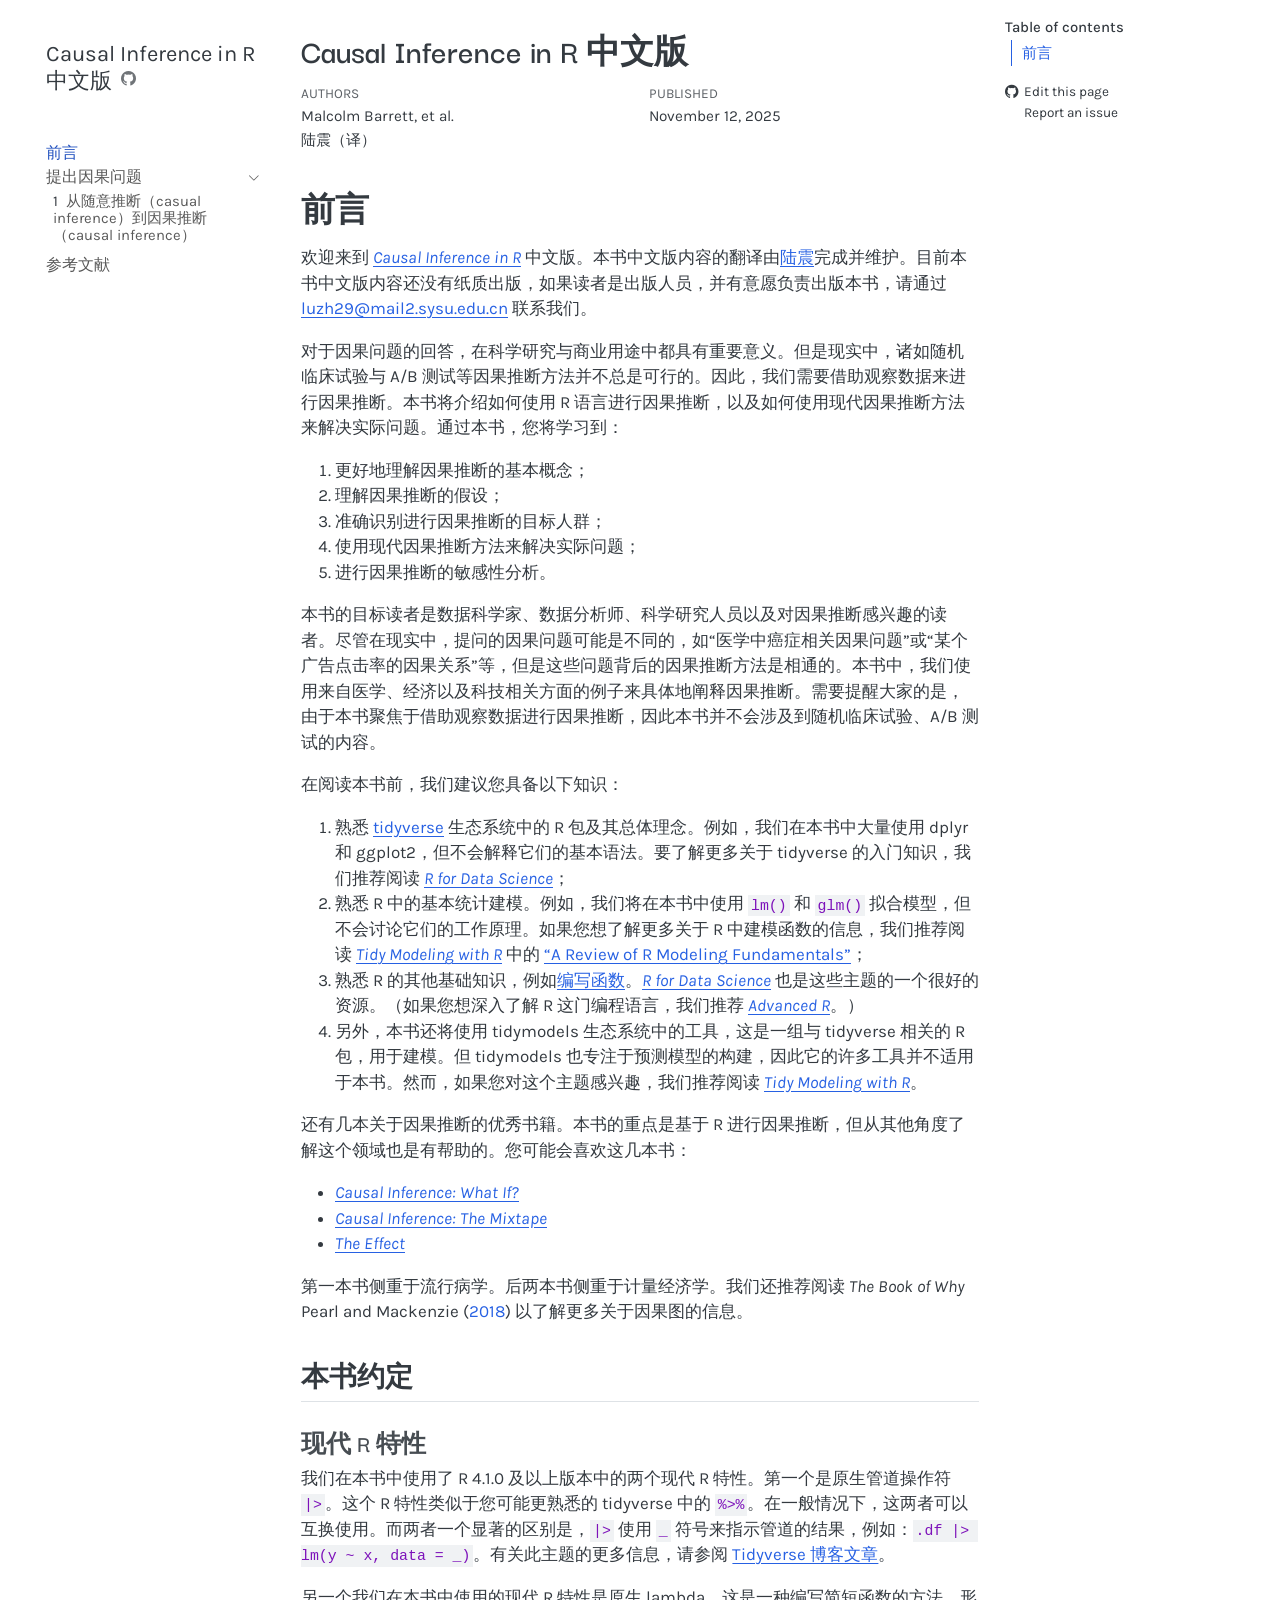
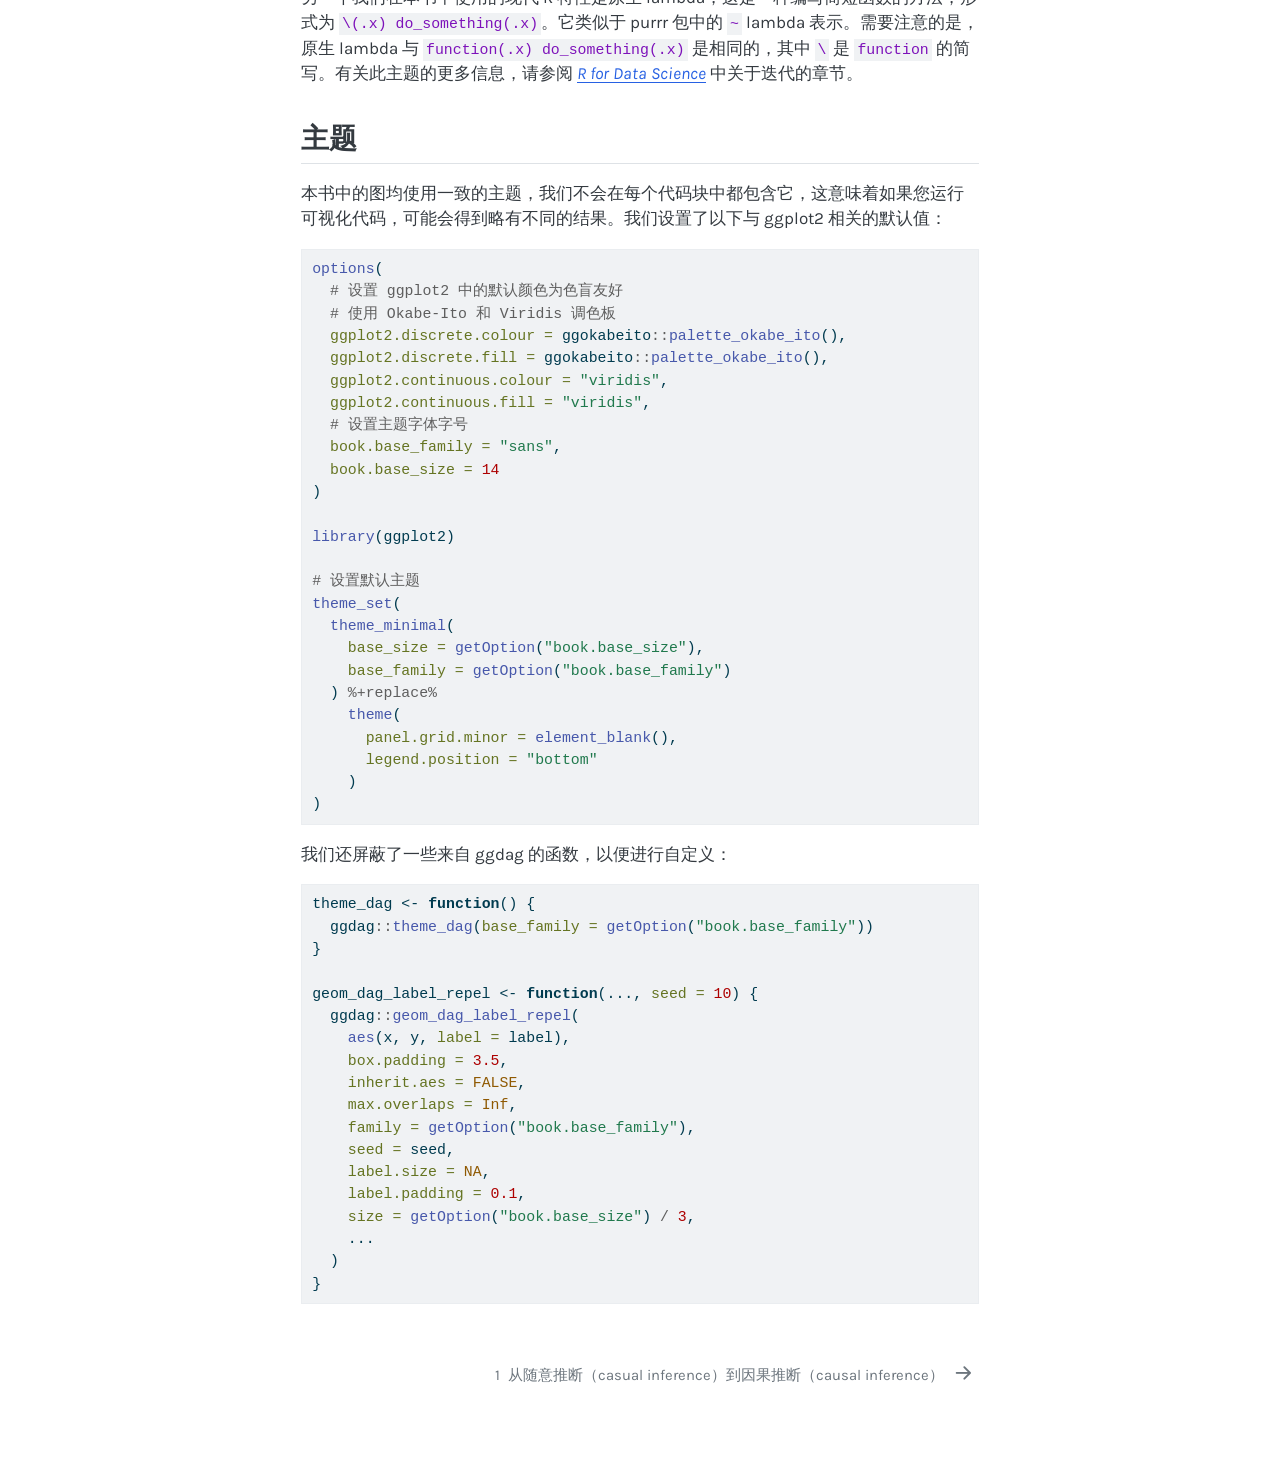
==== index.html @ 65bf563e "deploy: a37a8dbb63f6ec6997bbd14c77194041da26b125" ====
<!DOCTYPE html>
<html xmlns="http://www.w3.org/1999/xhtml" lang="en" xml:lang="en"><head>

<meta charset="utf-8">
<meta name="generator" content="quarto-1.8.25">

<meta name="viewport" content="width=device-width, initial-scale=1.0, user-scalable=yes">

<meta name="author" content="Malcolm Barrett, et al.">
<meta name="author" content="陆震（译）">
<meta name="dcterms.date" content="2025-11-12">

<title>Causal Inference in R 中文版</title>
<style>
code{white-space: pre-wrap;}
span.smallcaps{font-variant: small-caps;}
div.columns{display: flex; gap: min(4vw, 1.5em);}
div.column{flex: auto; overflow-x: auto;}
div.hanging-indent{margin-left: 1.5em; text-indent: -1.5em;}
ul.task-list{list-style: none;}
ul.task-list li input[type="checkbox"] {
  width: 0.8em;
  margin: 0 0.8em 0.2em -1em; /* quarto-specific, see https://github.com/quarto-dev/quarto-cli/issues/4556 */ 
  vertical-align: middle;
}
/* CSS for syntax highlighting */
html { -webkit-text-size-adjust: 100%; }
pre > code.sourceCode { white-space: pre; position: relative; }
pre > code.sourceCode > span { display: inline-block; line-height: 1.25; }
pre > code.sourceCode > span:empty { height: 1.2em; }
.sourceCode { overflow: visible; }
code.sourceCode > span { color: inherit; text-decoration: inherit; }
div.sourceCode { margin: 1em 0; }
pre.sourceCode { margin: 0; }
@media screen {
div.sourceCode { overflow: auto; }
}
@media print {
pre > code.sourceCode { white-space: pre-wrap; }
pre > code.sourceCode > span { text-indent: -5em; padding-left: 5em; }
}
pre.numberSource code
  { counter-reset: source-line 0; }
pre.numberSource code > span
  { position: relative; left: -4em; counter-increment: source-line; }
pre.numberSource code > span > a:first-child::before
  { content: counter(source-line);
    position: relative; left: -1em; text-align: right; vertical-align: baseline;
    border: none; display: inline-block;
    -webkit-touch-callout: none; -webkit-user-select: none;
    -khtml-user-select: none; -moz-user-select: none;
    -ms-user-select: none; user-select: none;
    padding: 0 4px; width: 4em;
  }
pre.numberSource { margin-left: 3em;  padding-left: 4px; }
div.sourceCode
  {   }
@media screen {
pre > code.sourceCode > span > a:first-child::before { text-decoration: underline; }
}
/* CSS for citations */
div.csl-bib-body { }
div.csl-entry {
  clear: both;
  margin-bottom: 0em;
}
.hanging-indent div.csl-entry {
  margin-left:2em;
  text-indent:-2em;
}
div.csl-left-margin {
  min-width:2em;
  float:left;
}
div.csl-right-inline {
  margin-left:2em;
  padding-left:1em;
}
div.csl-indent {
  margin-left: 2em;
}</style>


<script src="site_libs/quarto-nav/quarto-nav.js"></script>
<script src="site_libs/quarto-nav/headroom.min.js"></script>
<script src="site_libs/clipboard/clipboard.min.js"></script>
<script src="site_libs/quarto-search/autocomplete.umd.js"></script>
<script src="site_libs/quarto-search/fuse.min.js"></script>
<script src="site_libs/quarto-search/quarto-search.js"></script>
<meta name="quarto:offset" content="./">
<link href="./chapters/01-casual-to-causal.html" rel="next">
<script src="site_libs/quarto-html/quarto.js" type="module"></script>
<script src="site_libs/quarto-html/tabsets/tabsets.js" type="module"></script>
<script src="site_libs/quarto-html/axe/axe-check.js" type="module"></script>
<script src="site_libs/quarto-html/popper.min.js"></script>
<script src="site_libs/quarto-html/tippy.umd.min.js"></script>
<script src="site_libs/quarto-html/anchor.min.js"></script>
<link href="site_libs/quarto-html/tippy.css" rel="stylesheet">
<link href="site_libs/quarto-html/quarto-syntax-highlighting-7b89279ff1a6dce999919e0e67d4d9ec.css" rel="stylesheet" id="quarto-text-highlighting-styles">
<script src="site_libs/bootstrap/bootstrap.min.js"></script>
<link href="site_libs/bootstrap/bootstrap-icons.css" rel="stylesheet">
<link href="site_libs/bootstrap/bootstrap-b03e9dd58b68ec3677f40c25f097157d.min.css" rel="stylesheet" append-hash="true" id="quarto-bootstrap" data-mode="light">
<script id="quarto-search-options" type="application/json">{
  "location": "sidebar",
  "copy-button": false,
  "collapse-after": 3,
  "panel-placement": "start",
  "type": "textbox",
  "limit": 50,
  "keyboard-shortcut": [
    "f",
    "/",
    "s"
  ],
  "show-item-context": false,
  "language": {
    "search-no-results-text": "No results",
    "search-matching-documents-text": "matching documents",
    "search-copy-link-title": "Copy link to search",
    "search-hide-matches-text": "Hide additional matches",
    "search-more-match-text": "more match in this document",
    "search-more-matches-text": "more matches in this document",
    "search-clear-button-title": "Clear",
    "search-text-placeholder": "",
    "search-detached-cancel-button-title": "Cancel",
    "search-submit-button-title": "Submit",
    "search-label": "Search"
  }
}</script>
<script defer="" data-domain="r-causal.org" src="https://plausible.io/js/script.js"></script>


</head>

<body class="nav-sidebar floating quarto-light">

<div id="quarto-search-results"></div>
  <header id="quarto-header" class="headroom fixed-top">
  <nav class="quarto-secondary-nav">
    <div class="container-fluid d-flex">
      <button type="button" class="quarto-btn-toggle btn" data-bs-toggle="collapse" role="button" data-bs-target=".quarto-sidebar-collapse-item" aria-controls="quarto-sidebar" aria-expanded="false" aria-label="Toggle sidebar navigation" onclick="if (window.quartoToggleHeadroom) { window.quartoToggleHeadroom(); }">
        <i class="bi bi-layout-text-sidebar-reverse"></i>
      </button>
        <nav class="quarto-page-breadcrumbs" aria-label="breadcrumb"><ol class="breadcrumb"><li class="breadcrumb-item"><a href="./index.html">前言</a></li></ol></nav>
        <a class="flex-grow-1" role="navigation" data-bs-toggle="collapse" data-bs-target=".quarto-sidebar-collapse-item" aria-controls="quarto-sidebar" aria-expanded="false" aria-label="Toggle sidebar navigation" onclick="if (window.quartoToggleHeadroom) { window.quartoToggleHeadroom(); }">      
        </a>
      <button type="button" class="btn quarto-search-button" aria-label="Search" onclick="window.quartoOpenSearch();">
        <i class="bi bi-search"></i>
      </button>
    </div>
  </nav>
</header>
<!-- content -->
<div id="quarto-content" class="quarto-container page-columns page-rows-contents page-layout-article">
<!-- sidebar -->
  <nav id="quarto-sidebar" class="sidebar collapse collapse-horizontal quarto-sidebar-collapse-item sidebar-navigation floating overflow-auto">
    <div class="pt-lg-2 mt-2 text-left sidebar-header sidebar-header-stacked">
      <a href="./index.html" class="sidebar-logo-link">
      </a>
    <div class="sidebar-title mb-0 py-0">
      <a href="./">Causal Inference in R 中文版</a> 
        <div class="sidebar-tools-main">
    <a href="https://github.com/Leslie-Lu/Causal-Inference-in-R-Chinese" title="Source Code" class="quarto-navigation-tool px-1" aria-label="Source Code"><i class="bi bi-github"></i></a>
</div>
    </div>
      </div>
        <div class="mt-2 flex-shrink-0 align-items-center">
        <div class="sidebar-search">
        <div id="quarto-search" class="" title="Search"></div>
        </div>
        </div>
    <div class="sidebar-menu-container"> 
    <ul class="list-unstyled mt-1">
        <li class="sidebar-item">
  <div class="sidebar-item-container"> 
  <a href="./index.html" class="sidebar-item-text sidebar-link active">
 <span class="menu-text">前言</span></a>
  </div>
</li>
        <li class="sidebar-item sidebar-item-section">
      <div class="sidebar-item-container"> 
            <a class="sidebar-item-text sidebar-link text-start" data-bs-toggle="collapse" data-bs-target="#quarto-sidebar-section-1" role="navigation" aria-expanded="true">
 <span class="menu-text">提出因果问题</span></a>
          <a class="sidebar-item-toggle text-start" data-bs-toggle="collapse" data-bs-target="#quarto-sidebar-section-1" role="navigation" aria-expanded="true" aria-label="Toggle section">
            <i class="bi bi-chevron-right ms-2"></i>
          </a> 
      </div>
      <ul id="quarto-sidebar-section-1" class="collapse list-unstyled sidebar-section depth1 show">  
          <li class="sidebar-item">
  <div class="sidebar-item-container"> 
  <a href="./chapters/01-casual-to-causal.html" class="sidebar-item-text sidebar-link">
 <span class="menu-text"><span class="chapter-number">1</span>&nbsp; <span class="chapter-title">从随意推断（casual inference）到因果推断（causal inference）</span></span></a>
  </div>
</li>
      </ul>
  </li>
        <li class="sidebar-item">
  <div class="sidebar-item-container"> 
  <a href="./chapters/99-references.html" class="sidebar-item-text sidebar-link">
 <span class="menu-text">参考文献</span></a>
  </div>
</li>
    </ul>
    </div>
</nav>
<div id="quarto-sidebar-glass" class="quarto-sidebar-collapse-item" data-bs-toggle="collapse" data-bs-target=".quarto-sidebar-collapse-item"></div>
<!-- margin-sidebar -->
    <div id="quarto-margin-sidebar" class="sidebar margin-sidebar">
        <nav id="TOC" role="doc-toc" class="toc-active">
    <h2 id="toc-title">Table of contents</h2>
   
  <ul>
  <li><a href="#前言" id="toc-前言" class="nav-link active" data-scroll-target="#前言">前言</a>
  <ul class="collapse">
  <li><a href="#本书约定" id="toc-本书约定" class="nav-link" data-scroll-target="#本书约定">本书约定</a>
  <ul class="collapse">
  <li><a href="#现代-r-特性" id="toc-现代-r-特性" class="nav-link" data-scroll-target="#现代-r-特性">现代 R 特性</a></li>
  </ul></li>
  <li><a href="#主题" id="toc-主题" class="nav-link" data-scroll-target="#主题">主题</a></li>
  </ul></li>
  </ul>
<div class="toc-actions"><ul><li><a href="https://github.com/Leslie-Lu/Causal-Inference-in-R-Chinese/edit/main/index.qmd" class="toc-action"><i class="bi bi-github"></i>Edit this page</a></li><li><a href="https://github.com/Leslie-Lu/Causal-Inference-in-R-Chinese/issues/new" class="toc-action"><i class="bi empty"></i>Report an issue</a></li></ul></div></nav>
    </div>
<!-- main -->
<main class="content" id="quarto-document-content">

<header id="title-block-header" class="quarto-title-block default">
<div class="quarto-title">
<h1 class="title">Causal Inference in R 中文版</h1>
</div>



<div class="quarto-title-meta">

    <div>
    <div class="quarto-title-meta-heading">Authors</div>
    <div class="quarto-title-meta-contents">
             <p>Malcolm Barrett, et al. </p>
             <p>陆震（译） </p>
          </div>
  </div>
    
    <div>
    <div class="quarto-title-meta-heading">Published</div>
    <div class="quarto-title-meta-contents">
      <p class="date">November 12, 2025</p>
    </div>
  </div>
  
    
  </div>
  


</header>


<section id="前言" class="level1 unnumbered">
<h1 class="unnumbered">前言</h1>
<p>欢迎来到 <a href="https://www.r-causal.org/"><em>Causal Inference in R</em></a> 中文版。本书中文版内容的翻译由<a href="https://leslie-lu.github.io/">陆震</a>完成并维护。目前本书中文版内容还没有纸质出版，如果读者是出版人员，并有意愿负责出版本书，请通过 <script type="text/javascript">
<!--
h='&#x6d;&#x61;&#x69;&#108;&#50;&#46;&#x73;&#x79;&#x73;&#x75;&#46;&#x65;&#100;&#x75;&#46;&#x63;&#110;';a='&#64;';n='&#108;&#x75;&#122;&#104;&#50;&#x39;';e=n+a+h;
document.write('<a h'+'ref'+'="ma'+'ilto'+':'+e+'" clas'+'s="em' + 'ail">'+e+'<\/'+'a'+'>');
// -->
</script><noscript>luzh29 at mail2 dot sysu dot edu dot cn</noscript> 联系我们。</p>
<p>对于因果问题的回答，在科学研究与商业用途中都具有重要意义。但是现实中，诸如随机临床试验与 A/B 测试等因果推断方法并不总是可行的。因此，我们需要借助观察数据来进行因果推断。本书将介绍如何使用 R 语言进行因果推断，以及如何使用现代因果推断方法来解决实际问题。通过本书，您将学习到：</p>
<ol type="1">
<li>更好地理解因果推断的基本概念；</li>
<li>理解因果推断的假设；</li>
<li>准确识别进行因果推断的目标人群；</li>
<li>使用现代因果推断方法来解决实际问题；</li>
<li>进行因果推断的敏感性分析。</li>
</ol>
<p>本书的目标读者是数据科学家、数据分析师、科学研究人员以及对因果推断感兴趣的读者。尽管在现实中，提问的因果问题可能是不同的，如“医学中癌症相关因果问题”或“某个广告点击率的因果关系”等，但是这些问题背后的因果推断方法是相通的。本书中，我们使用来自医学、经济以及科技相关方面的例子来具体地阐释因果推断。需要提醒大家的是，由于本书聚焦于借助观察数据进行因果推断，因此本书并不会涉及到随机临床试验、A/B 测试的内容。</p>
<p>在阅读本书前，我们建议您具备以下知识：</p>
<ol type="1">
<li>熟悉 <a href="https://www.tidyverse.org/">tidyverse</a> 生态系统中的 R 包及其总体理念。例如，我们在本书中大量使用 dplyr 和 ggplot2，但不会解释它们的基本语法。要了解更多关于 tidyverse 的入门知识，我们推荐阅读 <a href="https://r4ds.hadley.nz/"><em>R for Data Science</em></a>；</li>
<li>熟悉 R 中的基本统计建模。例如，我们将在本书中使用 <code>lm()</code> 和 <code>glm()</code> 拟合模型，但不会讨论它们的工作原理。如果您想了解更多关于 R 中建模函数的信息，我们推荐阅读 <a href="https://www.tmwr.org"><em>Tidy Modeling with R</em></a> 中的 <a href="https://www.tmwr.org/base-r.html">“A Review of R Modeling Fundamentals”</a>；</li>
<li>熟悉 R 的其他基础知识，例如<a href="https://r4ds.hadley.nz/functions.html">编写函数</a>。<a href="https://r4ds.hadley.nz/"><em>R for Data Science</em></a> 也是这些主题的一个很好的资源。（如果您想深入了解 R 这门编程语言，我们推荐 <a href="https://adv-r.hadley.nz/index.html"><em>Advanced R</em></a>。）</li>
<li>另外，本书还将使用 tidymodels 生态系统中的工具，这是一组与 tidyverse 相关的 R 包，用于建模。但 tidymodels 也专注于预测模型的构建，因此它的许多工具并不适用于本书。然而，如果您对这个主题感兴趣，我们推荐阅读 <a href="https://www.tmwr.org"><em>Tidy Modeling with R</em></a>。</li>
</ol>
<p>还有几本关于因果推断的优秀书籍。本书的重点是基于 R 进行因果推断，但从其他角度了解这个领域也是有帮助的。您可能会喜欢这几本书：</p>
<ul>
<li><a href="https://www.hsph.harvard.edu/miguel-hernan/causal-inference-book/"><em>Causal Inference: What If?</em></a></li>
<li><a href="https://mixtape.scunning.com/"><em>Causal Inference: The Mixtape</em></a></li>
<li><a href="https://theeffectbook.net/"><em>The Effect</em></a></li>
</ul>
<p>第一本书侧重于流行病学。后两本书侧重于计量经济学。我们还推荐阅读 <em>The Book of Why</em> <span class="citation" data-cites="pearl2018why">Pearl and Mackenzie (<a href="chapters/99-references.html#ref-pearl2018why" role="doc-biblioref">2018</a>)</span> 以了解更多关于因果图的信息。</p>
<section id="本书约定" class="level2">
<h2 class="anchored" data-anchor-id="本书约定">本书约定</h2>
<section id="现代-r-特性" class="level3">
<h3 class="anchored" data-anchor-id="现代-r-特性">现代 R 特性</h3>
<p>我们在本书中使用了 R 4.1.0 及以上版本中的两个现代 R 特性。第一个是原生管道操作符 <code>|&gt;</code>。这个 R 特性类似于您可能更熟悉的 tidyverse 中的 <code>%&gt;%</code>。在一般情况下，这两者可以互换使用。而两者一个显著的区别是，<code>|&gt;</code> 使用 <code>_</code> 符号来指示管道的结果，例如：<code>.df |&gt; lm(y ~ x, data = _)</code>。有关此主题的更多信息，请参阅 <a href="https://www.tidyverse.org/blog/2023/04/base-vs-magrittr-pipe/">Tidyverse 博客文章</a>。</p>
<p>另一个我们在本书中使用的现代 R 特性是原生 lambda，这是一种编写简短函数的方法，形式为 <code>\(.x) do_something(.x)</code>。它类似于 purrr 包中的 <code>~</code> lambda 表示。需要注意的是，原生 lambda 与 <code>function(.x) do_something(.x)</code> 是相同的，其中 <code>\</code> 是 <code>function</code> 的简写。有关此主题的更多信息，请参阅 <a href="https://r4ds.hadley.nz/iteration.html"><em>R for Data Science</em></a> 中关于迭代的章节。</p>
</section>
</section>
<section id="主题" class="level2">
<h2 class="anchored" data-anchor-id="主题">主题</h2>
<p>本书中的图均使用一致的主题，我们不会在每个代码块中都包含它，这意味着如果您运行可视化代码，可能会得到略有不同的结果。我们设置了以下与 ggplot2 相关的默认值：</p>
<!-- TODO: make sure these are up to date -->
<div class="cell">
<div class="code-copy-outer-scaffold"><div class="sourceCode cell-code" id="cb1"><pre class="sourceCode r code-with-copy"><code class="sourceCode r"><span id="cb1-1"><a href="#cb1-1" aria-hidden="true" tabindex="-1"></a><span class="fu">options</span>(</span>
<span id="cb1-2"><a href="#cb1-2" aria-hidden="true" tabindex="-1"></a>  <span class="co"># 设置 ggplot2 中的默认颜色为色盲友好</span></span>
<span id="cb1-3"><a href="#cb1-3" aria-hidden="true" tabindex="-1"></a>  <span class="co"># 使用 Okabe-Ito 和 Viridis 调色板</span></span>
<span id="cb1-4"><a href="#cb1-4" aria-hidden="true" tabindex="-1"></a>  <span class="at">ggplot2.discrete.colour =</span> ggokabeito<span class="sc">::</span><span class="fu">palette_okabe_ito</span>(),</span>
<span id="cb1-5"><a href="#cb1-5" aria-hidden="true" tabindex="-1"></a>  <span class="at">ggplot2.discrete.fill =</span> ggokabeito<span class="sc">::</span><span class="fu">palette_okabe_ito</span>(),</span>
<span id="cb1-6"><a href="#cb1-6" aria-hidden="true" tabindex="-1"></a>  <span class="at">ggplot2.continuous.colour =</span> <span class="st">"viridis"</span>,</span>
<span id="cb1-7"><a href="#cb1-7" aria-hidden="true" tabindex="-1"></a>  <span class="at">ggplot2.continuous.fill =</span> <span class="st">"viridis"</span>,</span>
<span id="cb1-8"><a href="#cb1-8" aria-hidden="true" tabindex="-1"></a>  <span class="co"># 设置主题字体字号</span></span>
<span id="cb1-9"><a href="#cb1-9" aria-hidden="true" tabindex="-1"></a>  <span class="at">book.base_family =</span> <span class="st">"sans"</span>,</span>
<span id="cb1-10"><a href="#cb1-10" aria-hidden="true" tabindex="-1"></a>  <span class="at">book.base_size =</span> <span class="dv">14</span></span>
<span id="cb1-11"><a href="#cb1-11" aria-hidden="true" tabindex="-1"></a>)</span>
<span id="cb1-12"><a href="#cb1-12" aria-hidden="true" tabindex="-1"></a></span>
<span id="cb1-13"><a href="#cb1-13" aria-hidden="true" tabindex="-1"></a><span class="fu">library</span>(ggplot2)</span>
<span id="cb1-14"><a href="#cb1-14" aria-hidden="true" tabindex="-1"></a></span>
<span id="cb1-15"><a href="#cb1-15" aria-hidden="true" tabindex="-1"></a><span class="co"># 设置默认主题</span></span>
<span id="cb1-16"><a href="#cb1-16" aria-hidden="true" tabindex="-1"></a><span class="fu">theme_set</span>(</span>
<span id="cb1-17"><a href="#cb1-17" aria-hidden="true" tabindex="-1"></a>  <span class="fu">theme_minimal</span>(</span>
<span id="cb1-18"><a href="#cb1-18" aria-hidden="true" tabindex="-1"></a>    <span class="at">base_size =</span> <span class="fu">getOption</span>(<span class="st">"book.base_size"</span>),</span>
<span id="cb1-19"><a href="#cb1-19" aria-hidden="true" tabindex="-1"></a>    <span class="at">base_family =</span> <span class="fu">getOption</span>(<span class="st">"book.base_family"</span>)</span>
<span id="cb1-20"><a href="#cb1-20" aria-hidden="true" tabindex="-1"></a>  ) <span class="sc">%+replace%</span></span>
<span id="cb1-21"><a href="#cb1-21" aria-hidden="true" tabindex="-1"></a>    <span class="fu">theme</span>(</span>
<span id="cb1-22"><a href="#cb1-22" aria-hidden="true" tabindex="-1"></a>      <span class="at">panel.grid.minor =</span> <span class="fu">element_blank</span>(),</span>
<span id="cb1-23"><a href="#cb1-23" aria-hidden="true" tabindex="-1"></a>      <span class="at">legend.position =</span> <span class="st">"bottom"</span></span>
<span id="cb1-24"><a href="#cb1-24" aria-hidden="true" tabindex="-1"></a>    )</span>
<span id="cb1-25"><a href="#cb1-25" aria-hidden="true" tabindex="-1"></a>)</span></code></pre></div><button title="Copy to Clipboard" class="code-copy-button"><i class="bi"></i></button></div>
</div>
<p>我们还屏蔽了一些来自 ggdag 的函数，以便进行自定义：</p>
<div class="cell">
<div class="code-copy-outer-scaffold"><div class="sourceCode cell-code" id="cb2"><pre class="sourceCode r code-with-copy"><code class="sourceCode r"><span id="cb2-1"><a href="#cb2-1" aria-hidden="true" tabindex="-1"></a>theme_dag <span class="ot">&lt;-</span> <span class="cf">function</span>() {</span>
<span id="cb2-2"><a href="#cb2-2" aria-hidden="true" tabindex="-1"></a>  ggdag<span class="sc">::</span><span class="fu">theme_dag</span>(<span class="at">base_family =</span> <span class="fu">getOption</span>(<span class="st">"book.base_family"</span>))</span>
<span id="cb2-3"><a href="#cb2-3" aria-hidden="true" tabindex="-1"></a>}</span>
<span id="cb2-4"><a href="#cb2-4" aria-hidden="true" tabindex="-1"></a></span>
<span id="cb2-5"><a href="#cb2-5" aria-hidden="true" tabindex="-1"></a>geom_dag_label_repel <span class="ot">&lt;-</span> <span class="cf">function</span>(..., <span class="at">seed =</span> <span class="dv">10</span>) {</span>
<span id="cb2-6"><a href="#cb2-6" aria-hidden="true" tabindex="-1"></a>  ggdag<span class="sc">::</span><span class="fu">geom_dag_label_repel</span>(</span>
<span id="cb2-7"><a href="#cb2-7" aria-hidden="true" tabindex="-1"></a>    <span class="fu">aes</span>(x, y, <span class="at">label =</span> label),</span>
<span id="cb2-8"><a href="#cb2-8" aria-hidden="true" tabindex="-1"></a>    <span class="at">box.padding =</span> <span class="fl">3.5</span>,</span>
<span id="cb2-9"><a href="#cb2-9" aria-hidden="true" tabindex="-1"></a>    <span class="at">inherit.aes =</span> <span class="cn">FALSE</span>,</span>
<span id="cb2-10"><a href="#cb2-10" aria-hidden="true" tabindex="-1"></a>    <span class="at">max.overlaps =</span> <span class="cn">Inf</span>,</span>
<span id="cb2-11"><a href="#cb2-11" aria-hidden="true" tabindex="-1"></a>    <span class="at">family =</span> <span class="fu">getOption</span>(<span class="st">"book.base_family"</span>),</span>
<span id="cb2-12"><a href="#cb2-12" aria-hidden="true" tabindex="-1"></a>    <span class="at">seed =</span> seed,</span>
<span id="cb2-13"><a href="#cb2-13" aria-hidden="true" tabindex="-1"></a>    <span class="at">label.size =</span> <span class="cn">NA</span>,</span>
<span id="cb2-14"><a href="#cb2-14" aria-hidden="true" tabindex="-1"></a>    <span class="at">label.padding =</span> <span class="fl">0.1</span>,</span>
<span id="cb2-15"><a href="#cb2-15" aria-hidden="true" tabindex="-1"></a>    <span class="at">size =</span> <span class="fu">getOption</span>(<span class="st">"book.base_size"</span>) <span class="sc">/</span> <span class="dv">3</span>,</span>
<span id="cb2-16"><a href="#cb2-16" aria-hidden="true" tabindex="-1"></a>    ...</span>
<span id="cb2-17"><a href="#cb2-17" aria-hidden="true" tabindex="-1"></a>  )</span>
<span id="cb2-18"><a href="#cb2-18" aria-hidden="true" tabindex="-1"></a>}</span></code></pre></div><button title="Copy to Clipboard" class="code-copy-button"><i class="bi"></i></button></div>
</div>


<div id="refs" class="references csl-bib-body hanging-indent" data-entry-spacing="0" role="list" style="display: none">
<div id="ref-pearl2018why" class="csl-entry" role="listitem">
Pearl, J., and D. Mackenzie. 2018. <em>The Book of Why: The New Science of Cause and Effect</em>. Penguin Books Limited.
</div>
</div>
</section>
</section>

</main> <!-- /main -->
<script id="quarto-html-after-body" type="application/javascript">
  window.document.addEventListener("DOMContentLoaded", function (event) {
    const icon = "";
    const anchorJS = new window.AnchorJS();
    anchorJS.options = {
      placement: 'right',
      icon: icon
    };
    anchorJS.add('.anchored');
    const isCodeAnnotation = (el) => {
      for (const clz of el.classList) {
        if (clz.startsWith('code-annotation-')) {                     
          return true;
        }
      }
      return false;
    }
    const onCopySuccess = function(e) {
      // button target
      const button = e.trigger;
      // don't keep focus
      button.blur();
      // flash "checked"
      button.classList.add('code-copy-button-checked');
      var currentTitle = button.getAttribute("title");
      button.setAttribute("title", "Copied!");
      let tooltip;
      if (window.bootstrap) {
        button.setAttribute("data-bs-toggle", "tooltip");
        button.setAttribute("data-bs-placement", "left");
        button.setAttribute("data-bs-title", "Copied!");
        tooltip = new bootstrap.Tooltip(button, 
          { trigger: "manual", 
            customClass: "code-copy-button-tooltip",
            offset: [0, -8]});
        tooltip.show();    
      }
      setTimeout(function() {
        if (tooltip) {
          tooltip.hide();
          button.removeAttribute("data-bs-title");
          button.removeAttribute("data-bs-toggle");
          button.removeAttribute("data-bs-placement");
        }
        button.setAttribute("title", currentTitle);
        button.classList.remove('code-copy-button-checked');
      }, 1000);
      // clear code selection
      e.clearSelection();
    }
    const getTextToCopy = function(trigger) {
      const outerScaffold = trigger.parentElement.cloneNode(true);
      const codeEl = outerScaffold.querySelector('code');
      for (const childEl of codeEl.children) {
        if (isCodeAnnotation(childEl)) {
          childEl.remove();
        }
      }
      return codeEl.innerText;
    }
    const clipboard = new window.ClipboardJS('.code-copy-button:not([data-in-quarto-modal])', {
      text: getTextToCopy
    });
    clipboard.on('success', onCopySuccess);
    if (window.document.getElementById('quarto-embedded-source-code-modal')) {
      const clipboardModal = new window.ClipboardJS('.code-copy-button[data-in-quarto-modal]', {
        text: getTextToCopy,
        container: window.document.getElementById('quarto-embedded-source-code-modal')
      });
      clipboardModal.on('success', onCopySuccess);
    }
      var localhostRegex = new RegExp(/^(?:http|https):\/\/localhost\:?[0-9]*\//);
      var mailtoRegex = new RegExp(/^mailto:/);
        var filterRegex = new RegExp('/' + window.location.host + '/');
      var isInternal = (href) => {
          return filterRegex.test(href) || localhostRegex.test(href) || mailtoRegex.test(href);
      }
      // Inspect non-navigation links and adorn them if external
     var links = window.document.querySelectorAll('a[href]:not(.nav-link):not(.navbar-brand):not(.toc-action):not(.sidebar-link):not(.sidebar-item-toggle):not(.pagination-link):not(.no-external):not([aria-hidden]):not(.dropdown-item):not(.quarto-navigation-tool):not(.about-link)');
      for (var i=0; i<links.length; i++) {
        const link = links[i];
        if (!isInternal(link.href)) {
          // undo the damage that might have been done by quarto-nav.js in the case of
          // links that we want to consider external
          if (link.dataset.originalHref !== undefined) {
            link.href = link.dataset.originalHref;
          }
        }
      }
    function tippyHover(el, contentFn, onTriggerFn, onUntriggerFn) {
      const config = {
        allowHTML: true,
        maxWidth: 500,
        delay: 100,
        arrow: false,
        appendTo: function(el) {
            return el.parentElement;
        },
        interactive: true,
        interactiveBorder: 10,
        theme: 'quarto',
        placement: 'bottom-start',
      };
      if (contentFn) {
        config.content = contentFn;
      }
      if (onTriggerFn) {
        config.onTrigger = onTriggerFn;
      }
      if (onUntriggerFn) {
        config.onUntrigger = onUntriggerFn;
      }
      window.tippy(el, config); 
    }
    const noterefs = window.document.querySelectorAll('a[role="doc-noteref"]');
    for (var i=0; i<noterefs.length; i++) {
      const ref = noterefs[i];
      tippyHover(ref, function() {
        // use id or data attribute instead here
        let href = ref.getAttribute('data-footnote-href') || ref.getAttribute('href');
        try { href = new URL(href).hash; } catch {}
        const id = href.replace(/^#\/?/, "");
        const note = window.document.getElementById(id);
        if (note) {
          return note.innerHTML;
        } else {
          return "";
        }
      });
    }
    const xrefs = window.document.querySelectorAll('a.quarto-xref');
    const processXRef = (id, note) => {
      // Strip column container classes
      const stripColumnClz = (el) => {
        el.classList.remove("page-full", "page-columns");
        if (el.children) {
          for (const child of el.children) {
            stripColumnClz(child);
          }
        }
      }
      stripColumnClz(note)
      if (id === null || id.startsWith('sec-')) {
        // Special case sections, only their first couple elements
        const container = document.createElement("div");
        if (note.children && note.children.length > 2) {
          container.appendChild(note.children[0].cloneNode(true));
          for (let i = 1; i < note.children.length; i++) {
            const child = note.children[i];
            if (child.tagName === "P" && child.innerText === "") {
              continue;
            } else {
              container.appendChild(child.cloneNode(true));
              break;
            }
          }
          if (window.Quarto?.typesetMath) {
            window.Quarto.typesetMath(container);
          }
          return container.innerHTML
        } else {
          if (window.Quarto?.typesetMath) {
            window.Quarto.typesetMath(note);
          }
          return note.innerHTML;
        }
      } else {
        // Remove any anchor links if they are present
        const anchorLink = note.querySelector('a.anchorjs-link');
        if (anchorLink) {
          anchorLink.remove();
        }
        if (window.Quarto?.typesetMath) {
          window.Quarto.typesetMath(note);
        }
        if (note.classList.contains("callout")) {
          return note.outerHTML;
        } else {
          return note.innerHTML;
        }
      }
    }
    for (var i=0; i<xrefs.length; i++) {
      const xref = xrefs[i];
      tippyHover(xref, undefined, function(instance) {
        instance.disable();
        let url = xref.getAttribute('href');
        let hash = undefined; 
        if (url.startsWith('#')) {
          hash = url;
        } else {
          try { hash = new URL(url).hash; } catch {}
        }
        if (hash) {
          const id = hash.replace(/^#\/?/, "");
          const note = window.document.getElementById(id);
          if (note !== null) {
            try {
              const html = processXRef(id, note.cloneNode(true));
              instance.setContent(html);
            } finally {
              instance.enable();
              instance.show();
            }
          } else {
            // See if we can fetch this
            fetch(url.split('#')[0])
            .then(res => res.text())
            .then(html => {
              const parser = new DOMParser();
              const htmlDoc = parser.parseFromString(html, "text/html");
              const note = htmlDoc.getElementById(id);
              if (note !== null) {
                const html = processXRef(id, note);
                instance.setContent(html);
              } 
            }).finally(() => {
              instance.enable();
              instance.show();
            });
          }
        } else {
          // See if we can fetch a full url (with no hash to target)
          // This is a special case and we should probably do some content thinning / targeting
          fetch(url)
          .then(res => res.text())
          .then(html => {
            const parser = new DOMParser();
            const htmlDoc = parser.parseFromString(html, "text/html");
            const note = htmlDoc.querySelector('main.content');
            if (note !== null) {
              // This should only happen for chapter cross references
              // (since there is no id in the URL)
              // remove the first header
              if (note.children.length > 0 && note.children[0].tagName === "HEADER") {
                note.children[0].remove();
              }
              const html = processXRef(null, note);
              instance.setContent(html);
            } 
          }).finally(() => {
            instance.enable();
            instance.show();
          });
        }
      }, function(instance) {
      });
    }
        let selectedAnnoteEl;
        const selectorForAnnotation = ( cell, annotation) => {
          let cellAttr = 'data-code-cell="' + cell + '"';
          let lineAttr = 'data-code-annotation="' +  annotation + '"';
          const selector = 'span[' + cellAttr + '][' + lineAttr + ']';
          return selector;
        }
        const selectCodeLines = (annoteEl) => {
          const doc = window.document;
          const targetCell = annoteEl.getAttribute("data-target-cell");
          const targetAnnotation = annoteEl.getAttribute("data-target-annotation");
          const annoteSpan = window.document.querySelector(selectorForAnnotation(targetCell, targetAnnotation));
          const lines = annoteSpan.getAttribute("data-code-lines").split(",");
          const lineIds = lines.map((line) => {
            return targetCell + "-" + line;
          })
          let top = null;
          let height = null;
          let parent = null;
          if (lineIds.length > 0) {
              //compute the position of the single el (top and bottom and make a div)
              const el = window.document.getElementById(lineIds[0]);
              top = el.offsetTop;
              height = el.offsetHeight;
              parent = el.parentElement.parentElement;
            if (lineIds.length > 1) {
              const lastEl = window.document.getElementById(lineIds[lineIds.length - 1]);
              const bottom = lastEl.offsetTop + lastEl.offsetHeight;
              height = bottom - top;
            }
            if (top !== null && height !== null && parent !== null) {
              // cook up a div (if necessary) and position it 
              let div = window.document.getElementById("code-annotation-line-highlight");
              if (div === null) {
                div = window.document.createElement("div");
                div.setAttribute("id", "code-annotation-line-highlight");
                div.style.position = 'absolute';
                parent.appendChild(div);
              }
              div.style.top = top - 2 + "px";
              div.style.height = height + 4 + "px";
              div.style.left = 0;
              let gutterDiv = window.document.getElementById("code-annotation-line-highlight-gutter");
              if (gutterDiv === null) {
                gutterDiv = window.document.createElement("div");
                gutterDiv.setAttribute("id", "code-annotation-line-highlight-gutter");
                gutterDiv.style.position = 'absolute';
                const codeCell = window.document.getElementById(targetCell);
                const gutter = codeCell.querySelector('.code-annotation-gutter');
                gutter.appendChild(gutterDiv);
              }
              gutterDiv.style.top = top - 2 + "px";
              gutterDiv.style.height = height + 4 + "px";
            }
            selectedAnnoteEl = annoteEl;
          }
        };
        const unselectCodeLines = () => {
          const elementsIds = ["code-annotation-line-highlight", "code-annotation-line-highlight-gutter"];
          elementsIds.forEach((elId) => {
            const div = window.document.getElementById(elId);
            if (div) {
              div.remove();
            }
          });
          selectedAnnoteEl = undefined;
        };
          // Handle positioning of the toggle
      window.addEventListener(
        "resize",
        throttle(() => {
          elRect = undefined;
          if (selectedAnnoteEl) {
            selectCodeLines(selectedAnnoteEl);
          }
        }, 10)
      );
      function throttle(fn, ms) {
      let throttle = false;
      let timer;
        return (...args) => {
          if(!throttle) { // first call gets through
              fn.apply(this, args);
              throttle = true;
          } else { // all the others get throttled
              if(timer) clearTimeout(timer); // cancel #2
              timer = setTimeout(() => {
                fn.apply(this, args);
                timer = throttle = false;
              }, ms);
          }
        };
      }
        // Attach click handler to the DT
        const annoteDls = window.document.querySelectorAll('dt[data-target-cell]');
        for (const annoteDlNode of annoteDls) {
          annoteDlNode.addEventListener('click', (event) => {
            const clickedEl = event.target;
            if (clickedEl !== selectedAnnoteEl) {
              unselectCodeLines();
              const activeEl = window.document.querySelector('dt[data-target-cell].code-annotation-active');
              if (activeEl) {
                activeEl.classList.remove('code-annotation-active');
              }
              selectCodeLines(clickedEl);
              clickedEl.classList.add('code-annotation-active');
            } else {
              // Unselect the line
              unselectCodeLines();
              clickedEl.classList.remove('code-annotation-active');
            }
          });
        }
    const findCites = (el) => {
      const parentEl = el.parentElement;
      if (parentEl) {
        const cites = parentEl.dataset.cites;
        if (cites) {
          return {
            el,
            cites: cites.split(' ')
          };
        } else {
          return findCites(el.parentElement)
        }
      } else {
        return undefined;
      }
    };
    var bibliorefs = window.document.querySelectorAll('a[role="doc-biblioref"]');
    for (var i=0; i<bibliorefs.length; i++) {
      const ref = bibliorefs[i];
      const citeInfo = findCites(ref);
      if (citeInfo) {
        tippyHover(citeInfo.el, function() {
          var popup = window.document.createElement('div');
          citeInfo.cites.forEach(function(cite) {
            var citeDiv = window.document.createElement('div');
            citeDiv.classList.add('hanging-indent');
            citeDiv.classList.add('csl-entry');
            var biblioDiv = window.document.getElementById('ref-' + cite);
            if (biblioDiv) {
              citeDiv.innerHTML = biblioDiv.innerHTML;
            }
            popup.appendChild(citeDiv);
          });
          return popup.innerHTML;
        });
      }
    }
  });
  </script>
<nav class="page-navigation">
  <div class="nav-page nav-page-previous">
  </div>
  <div class="nav-page nav-page-next">
      <a href="./chapters/01-casual-to-causal.html" class="pagination-link" aria-label="从随意推断（casual inference）到因果推断（causal inference）">
        <span class="nav-page-text"><span class="chapter-number">1</span>&nbsp; <span class="chapter-title">从随意推断（casual inference）到因果推断（causal inference）</span></span> <i class="bi bi-arrow-right-short"></i>
      </a>
  </div>
</nav>
</div> <!-- /content -->




<footer class="footer"><div class="nav-footer"><div class="nav-footer-center"><div class="toc-actions d-sm-block d-md-none"><ul><li><a href="https://github.com/Leslie-Lu/Causal-Inference-in-R-Chinese/edit/main/index.qmd" class="toc-action"><i class="bi bi-github"></i>Edit this page</a></li><li><a href="https://github.com/Leslie-Lu/Causal-Inference-in-R-Chinese/issues/new" class="toc-action"><i class="bi empty"></i>Report an issue</a></li></ul></div></div></div></footer></body></html>
---- site_libs/quarto-html/quarto-syntax-highlighting-7b89279ff1a6dce999919e0e67d4d9ec.css ----
/* quarto syntax highlight colors */
:root {
  --quarto-hl-ot-color: #003B4F;
  --quarto-hl-at-color: #657422;
  --quarto-hl-ss-color: #20794D;
  --quarto-hl-an-color: #5E5E5E;
  --quarto-hl-fu-color: #4758AB;
  --quarto-hl-st-color: #20794D;
  --quarto-hl-cf-color: #003B4F;
  --quarto-hl-op-color: #5E5E5E;
  --quarto-hl-er-color: #AD0000;
  --quarto-hl-bn-color: #AD0000;
  --quarto-hl-al-color: #AD0000;
  --quarto-hl-va-color: #111111;
  --quarto-hl-bu-color: inherit;
  --quarto-hl-ex-color: inherit;
  --quarto-hl-pp-color: #AD0000;
  --quarto-hl-in-color: #5E5E5E;
  --quarto-hl-vs-color: #20794D;
  --quarto-hl-wa-color: #5E5E5E;
  --quarto-hl-do-color: #5E5E5E;
  --quarto-hl-im-color: #00769E;
  --quarto-hl-ch-color: #20794D;
  --quarto-hl-dt-color: #AD0000;
  --quarto-hl-fl-color: #AD0000;
  --quarto-hl-co-color: #5E5E5E;
  --quarto-hl-cv-color: #5E5E5E;
  --quarto-hl-cn-color: #8f5902;
  --quarto-hl-sc-color: #5E5E5E;
  --quarto-hl-dv-color: #AD0000;
  --quarto-hl-kw-color: #003B4F;
}

/* other quarto variables */
:root {
  --quarto-font-monospace: SFMono-Regular, Menlo, Monaco, Consolas, "Liberation Mono", "Courier New", monospace;
}

/* syntax highlight based on Pandoc's rules */
pre > code.sourceCode > span {
  color: #003B4F;
}

code.sourceCode > span {
  color: #003B4F;
}

div.sourceCode,
div.sourceCode pre.sourceCode {
  color: #003B4F;
}

/* Normal */
code span {
  color: #003B4F;
}

/* Alert */
code span.al {
  color: #AD0000;
  font-style: inherit;
}

/* Annotation */
code span.an {
  color: #5E5E5E;
  font-style: inherit;
}

/* Attribute */
code span.at {
  color: #657422;
  font-style: inherit;
}

/* BaseN */
code span.bn {
  color: #AD0000;
  font-style: inherit;
}

/* BuiltIn */
code span.bu {
  font-style: inherit;
}

/* ControlFlow */
code span.cf {
  color: #003B4F;
  font-weight: bold;
  font-style: inherit;
}

/* Char */
code span.ch {
  color: #20794D;
  font-style: inherit;
}

/* Constant */
code span.cn {
  color: #8f5902;
  font-style: inherit;
}

/* Comment */
code span.co {
  color: #5E5E5E;
  font-style: inherit;
}

/* CommentVar */
code span.cv {
  color: #5E5E5E;
  font-style: italic;
}

/* Documentation */
code span.do {
  color: #5E5E5E;
  font-style: italic;
}

/* DataType */
code span.dt {
  color: #AD0000;
  font-style: inherit;
}

/* DecVal */
code span.dv {
  color: #AD0000;
  font-style: inherit;
}

/* Error */
code span.er {
  color: #AD0000;
  font-style: inherit;
}

/* Extension */
code span.ex {
  font-style: inherit;
}

/* Float */
code span.fl {
  color: #AD0000;
  font-style: inherit;
}

/* Function */
code span.fu {
  color: #4758AB;
  font-style: inherit;
}

/* Import */
code span.im {
  color: #00769E;
  font-style: inherit;
}

/* Information */
code span.in {
  color: #5E5E5E;
  font-style: inherit;
}

/* Keyword */
code span.kw {
  color: #003B4F;
  font-weight: bold;
  font-style: inherit;
}

/* Operator */
code span.op {
  color: #5E5E5E;
  font-style: inherit;
}

/* Other */
code span.ot {
  color: #003B4F;
  font-style: inherit;
}

/* Preprocessor */
code span.pp {
  color: #AD0000;
  font-style: inherit;
}

/* SpecialChar */
code span.sc {
  color: #5E5E5E;
  font-style: inherit;
}

/* SpecialString */
code span.ss {
  color: #20794D;
  font-style: inherit;
}

/* String */
code span.st {
  color: #20794D;
  font-style: inherit;
}

/* Variable */
code span.va {
  color: #111111;
  font-style: inherit;
}

/* VerbatimString */
code span.vs {
  color: #20794D;
  font-style: inherit;
}

/* Warning */
code span.wa {
  color: #5E5E5E;
  font-style: italic;
}

.prevent-inlining {
  content: "</";
}

/*# sourceMappingURL=3944bc705cfaf4c80e56f77c5205168a.css.map */
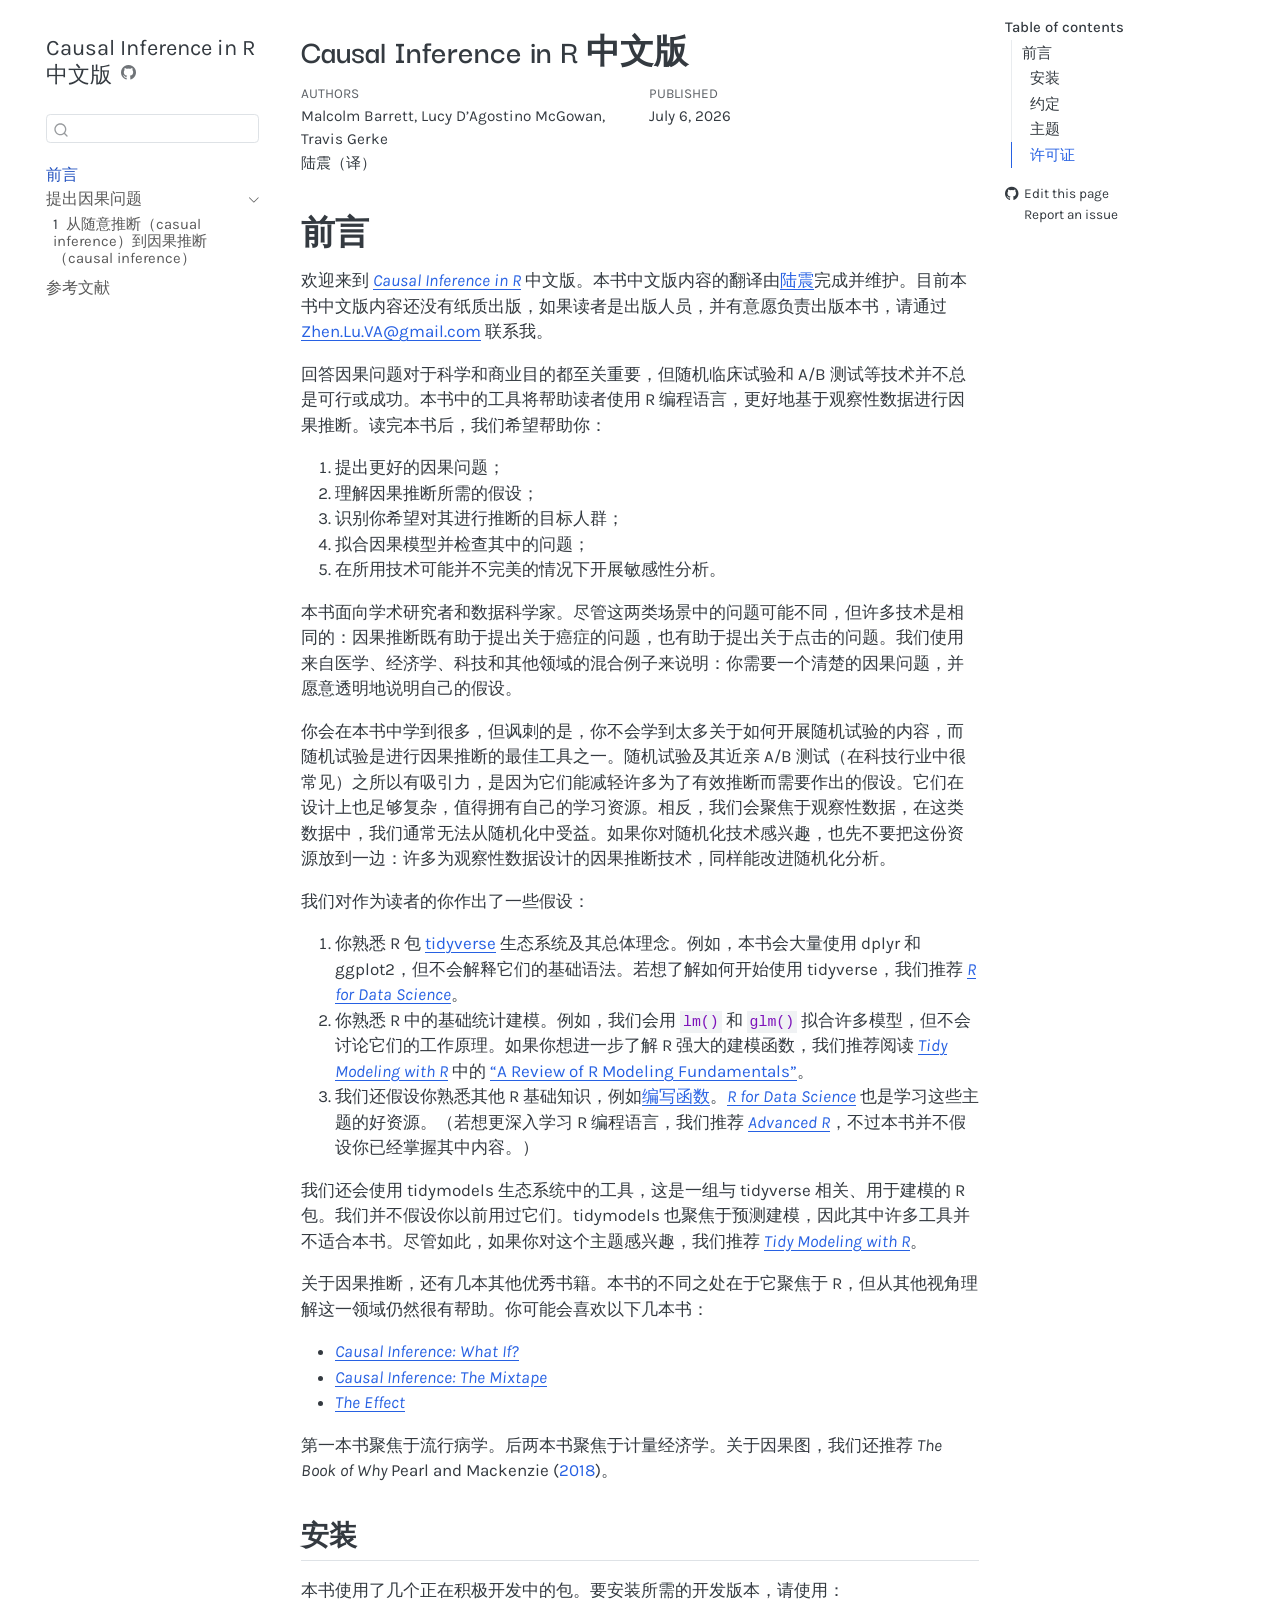
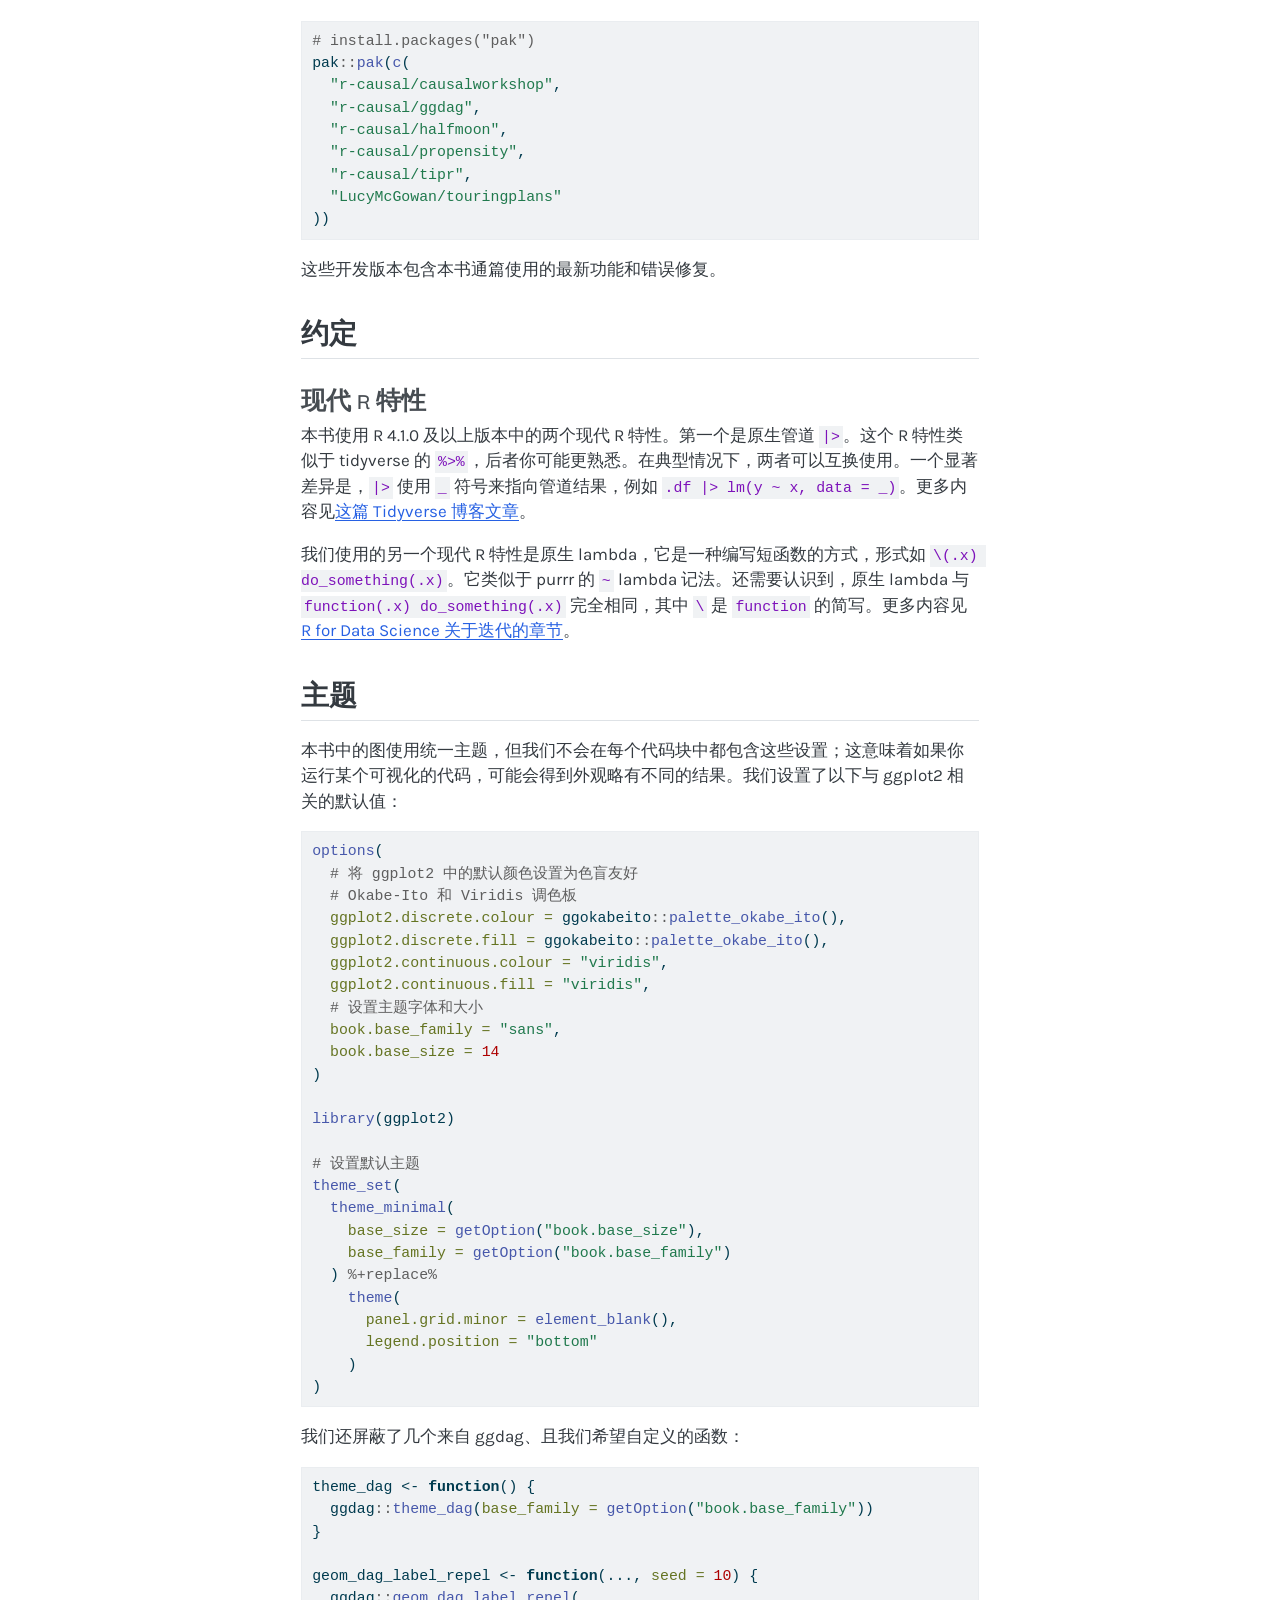
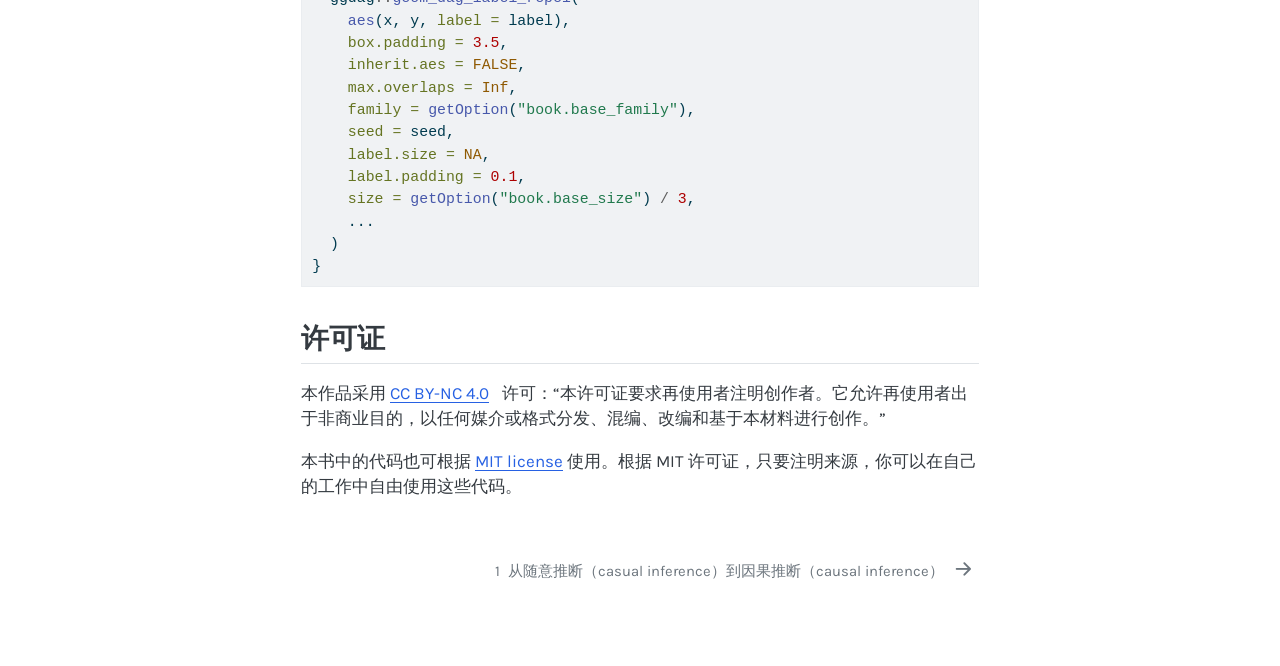
==== commit e9168a5c: "deploy: 212b4442a1a51cc7ffe3f9e19135de28ff55bad8" ====
--- a/index.html
+++ b/index.html
@@ -2,16 +2,19 @@
 <html xmlns="http://www.w3.org/1999/xhtml" lang="en" xml:lang="en"><head>
 
 <meta charset="utf-8">
-<meta name="generator" content="quarto-1.8.25">
+<meta name="generator" content="quarto-1.9.38">
 
 <meta name="viewport" content="width=device-width, initial-scale=1.0, user-scalable=yes">
 
-<meta name="author" content="Malcolm Barrett, et al.">
+<meta name="author" content="Malcolm Barrett, Lucy D’Agostino McGowan, Travis Gerke">
 <meta name="author" content="陆震（译）">
-<meta name="dcterms.date" content="2025-11-12">
+<meta name="dcterms.date" content="2026-07-06">
 
 <title>Causal Inference in R 中文版</title>
 <style>
+/* Default styles provided by pandoc.
+** See https://pandoc.org/MANUAL.html#variables-for-html for config info.
+*/
 code{white-space: pre-wrap;}
 span.smallcaps{font-variant: small-caps;}
 div.columns{display: flex; gap: min(4vw, 1.5em);}
@@ -62,7 +65,6 @@
 div.csl-bib-body { }
 div.csl-entry {
   clear: both;
-  margin-bottom: 0em;
 }
 .hanging-indent div.csl-entry {
   margin-left:2em;
@@ -91,15 +93,14 @@
 <link href="./chapters/01-casual-to-causal.html" rel="next">
 <script src="site_libs/quarto-html/quarto.js" type="module"></script>
 <script src="site_libs/quarto-html/tabsets/tabsets.js" type="module"></script>
-<script src="site_libs/quarto-html/axe/axe-check.js" type="module"></script>
 <script src="site_libs/quarto-html/popper.min.js"></script>
 <script src="site_libs/quarto-html/tippy.umd.min.js"></script>
 <script src="site_libs/quarto-html/anchor.min.js"></script>
 <link href="site_libs/quarto-html/tippy.css" rel="stylesheet">
-<link href="site_libs/quarto-html/quarto-syntax-highlighting-7b89279ff1a6dce999919e0e67d4d9ec.css" rel="stylesheet" id="quarto-text-highlighting-styles">
+<link href="site_libs/quarto-html/quarto-syntax-highlighting-15634bcf2e68342d4ad2dfa704d543f6.css" rel="stylesheet" id="quarto-text-highlighting-styles">
 <script src="site_libs/bootstrap/bootstrap.min.js"></script>
 <link href="site_libs/bootstrap/bootstrap-icons.css" rel="stylesheet">
-<link href="site_libs/bootstrap/bootstrap-b03e9dd58b68ec3677f40c25f097157d.min.css" rel="stylesheet" append-hash="true" id="quarto-bootstrap" data-mode="light">
+<link href="site_libs/bootstrap/bootstrap-a8845729a8946a96d4688550a3aa9eb7.min.css" rel="stylesheet" append-hash="true" id="quarto-bootstrap" data-mode="light">
 <script id="quarto-search-options" type="application/json">{
   "location": "sidebar",
   "copy-button": false,
@@ -154,13 +155,11 @@
 <div id="quarto-content" class="quarto-container page-columns page-rows-contents page-layout-article">
 <!-- sidebar -->
   <nav id="quarto-sidebar" class="sidebar collapse collapse-horizontal quarto-sidebar-collapse-item sidebar-navigation floating overflow-auto">
-    <div class="pt-lg-2 mt-2 text-left sidebar-header sidebar-header-stacked">
-      <a href="./index.html" class="sidebar-logo-link">
-      </a>
+    <div class="pt-lg-2 mt-2 text-left sidebar-header">
     <div class="sidebar-title mb-0 py-0">
       <a href="./">Causal Inference in R 中文版</a> 
         <div class="sidebar-tools-main">
-    <a href="https://github.com/Leslie-Lu/Causal-Inference-in-R-Chinese" title="Source Code" class="quarto-navigation-tool px-1" aria-label="Source Code"><i class="bi bi-github"></i></a>
+    <a href="https://github.com/LuLab-SYSU/Causal-Inference-in-R-Chinese" title="Source Code" class="quarto-navigation-tool px-1" aria-label="Source Code"><i class="bi bi-github"></i></a>
 </div>
     </div>
       </div>
@@ -212,14 +211,16 @@
   <ul>
   <li><a href="#前言" id="toc-前言" class="nav-link active" data-scroll-target="#前言">前言</a>
   <ul class="collapse">
-  <li><a href="#本书约定" id="toc-本书约定" class="nav-link" data-scroll-target="#本书约定">本书约定</a>
+  <li><a href="#安装" id="toc-安装" class="nav-link" data-scroll-target="#安装">安装</a></li>
+  <li><a href="#约定" id="toc-约定" class="nav-link" data-scroll-target="#约定">约定</a>
   <ul class="collapse">
   <li><a href="#现代-r-特性" id="toc-现代-r-特性" class="nav-link" data-scroll-target="#现代-r-特性">现代 R 特性</a></li>
   </ul></li>
   <li><a href="#主题" id="toc-主题" class="nav-link" data-scroll-target="#主题">主题</a></li>
+  <li><a href="#许可证" id="toc-许可证" class="nav-link" data-scroll-target="#许可证">许可证</a></li>
   </ul></li>
   </ul>
-<div class="toc-actions"><ul><li><a href="https://github.com/Leslie-Lu/Causal-Inference-in-R-Chinese/edit/main/index.qmd" class="toc-action"><i class="bi bi-github"></i>Edit this page</a></li><li><a href="https://github.com/Leslie-Lu/Causal-Inference-in-R-Chinese/issues/new" class="toc-action"><i class="bi empty"></i>Report an issue</a></li></ul></div></nav>
+<div class="toc-actions"><ul><li><a href="https://github.com/LuLab-SYSU/Causal-Inference-in-R-Chinese/edit/main/index.qmd" class="toc-action"><i class="bi bi-github"></i>Edit this page</a></li><li><a href="https://github.com/LuLab-SYSU/Causal-Inference-in-R-Chinese/issues/new" class="toc-action"><i class="bi empty"></i>Report an issue</a></li></ul></div></nav>
     </div>
 <!-- main -->
 <main class="content" id="quarto-document-content">
@@ -236,7 +237,7 @@
     <div>
     <div class="quarto-title-meta-heading">Authors</div>
     <div class="quarto-title-meta-contents">
-             <p>Malcolm Barrett, et al. </p>
+             <p>Malcolm Barrett, Lucy D’Agostino McGowan, Travis Gerke </p>
              <p>陆震（译） </p>
           </div>
   </div>
@@ -244,7 +245,7 @@
     <div>
     <div class="quarto-title-meta-heading">Published</div>
     <div class="quarto-title-meta-contents">
-      <p class="date">November 12, 2025</p>
+      <p class="date">July 6, 2026</p>
     </div>
   </div>
   
@@ -260,96 +261,120 @@
 <h1 class="unnumbered">前言</h1>
 <p>欢迎来到 <a href="https://www.r-causal.org/"><em>Causal Inference in R</em></a> 中文版。本书中文版内容的翻译由<a href="https://leslie-lu.github.io/">陆震</a>完成并维护。目前本书中文版内容还没有纸质出版，如果读者是出版人员，并有意愿负责出版本书，请通过 <script type="text/javascript">
 <!--
-h='&#x6d;&#x61;&#x69;&#108;&#50;&#46;&#x73;&#x79;&#x73;&#x75;&#46;&#x65;&#100;&#x75;&#46;&#x63;&#110;';a='&#64;';n='&#108;&#x75;&#122;&#104;&#50;&#x39;';e=n+a+h;
+h='&#x67;&#x6d;&#x61;&#x69;&#108;&#46;&#x63;&#x6f;&#x6d;';a='&#64;';n='&#90;&#104;&#x65;&#110;&#46;&#76;&#x75;&#46;&#86;&#x41;';e=n+a+h;
 document.write('<a h'+'ref'+'="ma'+'ilto'+':'+e+'" clas'+'s="em' + 'ail">'+e+'<\/'+'a'+'>');
 // -->
-</script><noscript>luzh29 at mail2 dot sysu dot edu dot cn</noscript> 联系我们。</p>
-<p>对于因果问题的回答，在科学研究与商业用途中都具有重要意义。但是现实中，诸如随机临床试验与 A/B 测试等因果推断方法并不总是可行的。因此，我们需要借助观察数据来进行因果推断。本书将介绍如何使用 R 语言进行因果推断，以及如何使用现代因果推断方法来解决实际问题。通过本书，您将学习到：</p>
+</script><noscript>Zhen.Lu.VA at gmail dot com</noscript> 联系我。</p>
+<p>回答因果问题对于科学和商业目的都至关重要，但随机临床试验和 A/B 测试等技术并不总是可行或成功。本书中的工具将帮助读者使用 R 编程语言，更好地基于观察性数据进行因果推断。读完本书后，我们希望帮助你：</p>
 <ol type="1">
-<li>更好地理解因果推断的基本概念；</li>
-<li>理解因果推断的假设；</li>
-<li>准确识别进行因果推断的目标人群；</li>
-<li>使用现代因果推断方法来解决实际问题；</li>
-<li>进行因果推断的敏感性分析。</li>
+<li>提出更好的因果问题；</li>
+<li>理解因果推断所需的假设；</li>
+<li>识别你希望对其进行推断的目标人群；</li>
+<li>拟合因果模型并检查其中的问题；</li>
+<li>在所用技术可能并不完美的情况下开展敏感性分析。</li>
 </ol>
-<p>本书的目标读者是数据科学家、数据分析师、科学研究人员以及对因果推断感兴趣的读者。尽管在现实中，提问的因果问题可能是不同的，如“医学中癌症相关因果问题”或“某个广告点击率的因果关系”等，但是这些问题背后的因果推断方法是相通的。本书中，我们使用来自医学、经济以及科技相关方面的例子来具体地阐释因果推断。需要提醒大家的是，由于本书聚焦于借助观察数据进行因果推断，因此本书并不会涉及到随机临床试验、A/B 测试的内容。</p>
-<p>在阅读本书前，我们建议您具备以下知识：</p>
+<p>本书面向学术研究者和数据科学家。尽管这两类场景中的问题可能不同，但许多技术是相同的：因果推断既有助于提出关于癌症的问题，也有助于提出关于点击的问题。我们使用来自医学、经济学、科技和其他领域的混合例子来说明：你需要一个清楚的因果问题，并愿意透明地说明自己的假设。</p>
+<p>你会在本书中学到很多，但讽刺的是，你不会学到太多关于如何开展随机试验的内容，而随机试验是进行因果推断的最佳工具之一。随机试验及其近亲 A/B 测试（在科技行业中很常见）之所以有吸引力，是因为它们能减轻许多为了有效推断而需要作出的假设。它们在设计上也足够复杂，值得拥有自己的学习资源。相反，我们会聚焦于观察性数据，在这类数据中，我们通常无法从随机化中受益。如果你对随机化技术感兴趣，也先不要把这份资源放到一边：许多为观察性数据设计的因果推断技术，同样能改进随机化分析。</p>
+<p>我们对作为读者的你作出了一些假设：</p>
 <ol type="1">
-<li>熟悉 <a href="https://www.tidyverse.org/">tidyverse</a> 生态系统中的 R 包及其总体理念。例如，我们在本书中大量使用 dplyr 和 ggplot2，但不会解释它们的基本语法。要了解更多关于 tidyverse 的入门知识，我们推荐阅读 <a href="https://r4ds.hadley.nz/"><em>R for Data Science</em></a>；</li>
-<li>熟悉 R 中的基本统计建模。例如，我们将在本书中使用 <code>lm()</code> 和 <code>glm()</code> 拟合模型，但不会讨论它们的工作原理。如果您想了解更多关于 R 中建模函数的信息，我们推荐阅读 <a href="https://www.tmwr.org"><em>Tidy Modeling with R</em></a> 中的 <a href="https://www.tmwr.org/base-r.html">“A Review of R Modeling Fundamentals”</a>；</li>
-<li>熟悉 R 的其他基础知识，例如<a href="https://r4ds.hadley.nz/functions.html">编写函数</a>。<a href="https://r4ds.hadley.nz/"><em>R for Data Science</em></a> 也是这些主题的一个很好的资源。（如果您想深入了解 R 这门编程语言，我们推荐 <a href="https://adv-r.hadley.nz/index.html"><em>Advanced R</em></a>。）</li>
-<li>另外，本书还将使用 tidymodels 生态系统中的工具，这是一组与 tidyverse 相关的 R 包，用于建模。但 tidymodels 也专注于预测模型的构建，因此它的许多工具并不适用于本书。然而，如果您对这个主题感兴趣，我们推荐阅读 <a href="https://www.tmwr.org"><em>Tidy Modeling with R</em></a>。</li>
+<li>你熟悉 R 包 <a href="https://www.tidyverse.org/">tidyverse</a> 生态系统及其总体理念。例如，本书会大量使用 dplyr 和 ggplot2，但不会解释它们的基础语法。若想了解如何开始使用 tidyverse，我们推荐 <a href="https://r4ds.hadley.nz/"><em>R for Data Science</em></a>。</li>
+<li>你熟悉 R 中的基础统计建模。例如，我们会用 <code>lm()</code> 和 <code>glm()</code> 拟合许多模型，但不会讨论它们的工作原理。如果你想进一步了解 R 强大的建模函数，我们推荐阅读 <a href="https://www.tmwr.org"><em>Tidy Modeling with R</em></a> 中的 <a href="https://www.tmwr.org/base-r.html">“A Review of R Modeling Fundamentals”</a>。</li>
+<li>我们还假设你熟悉其他 R 基础知识，例如<a href="https://r4ds.hadley.nz/functions.html">编写函数</a>。<a href="https://r4ds.hadley.nz/"><em>R for Data Science</em></a> 也是学习这些主题的好资源。（若想更深入学习 R 编程语言，我们推荐 <a href="https://adv-r.hadley.nz/index.html"><em>Advanced R</em></a>，不过本书并不假设你已经掌握其中内容。）</li>
 </ol>
-<p>还有几本关于因果推断的优秀书籍。本书的重点是基于 R 进行因果推断，但从其他角度了解这个领域也是有帮助的。您可能会喜欢这几本书：</p>
+<p>我们还会使用 tidymodels 生态系统中的工具，这是一组与 tidyverse 相关、用于建模的 R 包。我们并不假设你以前用过它们。tidymodels 也聚焦于预测建模，因此其中许多工具并不适合本书。尽管如此，如果你对这个主题感兴趣，我们推荐 <a href="https://www.tmwr.org"><em>Tidy Modeling with R</em></a>。</p>
+<p>关于因果推断，还有几本其他优秀书籍。本书的不同之处在于它聚焦于 R，但从其他视角理解这一领域仍然很有帮助。你可能会喜欢以下几本书：</p>
 <ul>
 <li><a href="https://www.hsph.harvard.edu/miguel-hernan/causal-inference-book/"><em>Causal Inference: What If?</em></a></li>
 <li><a href="https://mixtape.scunning.com/"><em>Causal Inference: The Mixtape</em></a></li>
 <li><a href="https://theeffectbook.net/"><em>The Effect</em></a></li>
 </ul>
-<p>第一本书侧重于流行病学。后两本书侧重于计量经济学。我们还推荐阅读 <em>The Book of Why</em> <span class="citation" data-cites="pearl2018why">Pearl and Mackenzie (<a href="chapters/99-references.html#ref-pearl2018why" role="doc-biblioref">2018</a>)</span> 以了解更多关于因果图的信息。</p>
-<section id="本书约定" class="level2">
-<h2 class="anchored" data-anchor-id="本书约定">本书约定</h2>
+<p>第一本书聚焦于流行病学。后两本书聚焦于计量经济学。关于因果图，我们还推荐 <em>The Book of Why</em> <span class="citation" data-cites="pearl2018why">Pearl and Mackenzie (<a href="chapters/99-references.html#ref-pearl2018why" role="doc-biblioref">2018</a>)</span>。</p>
+<section id="安装" class="level2">
+<h2 class="anchored" data-anchor-id="安装">安装</h2>
+<p>本书使用了几个正在积极开发中的包。要安装所需的开发版本，请使用：</p>
+<div class="cell">
+<div class="code-copy-outer-scaffold"><div class="sourceCode cell-code" id="cb1"><pre class="sourceCode r code-with-copy"><code class="sourceCode r"><span id="cb1-1"><a href="#cb1-1" aria-hidden="true" tabindex="-1"></a><span class="co"># install.packages("pak")</span></span>
+<span id="cb1-2"><a href="#cb1-2" aria-hidden="true" tabindex="-1"></a>pak<span class="sc">::</span><span class="fu">pak</span>(<span class="fu">c</span>(</span>
+<span id="cb1-3"><a href="#cb1-3" aria-hidden="true" tabindex="-1"></a>  <span class="st">"r-causal/causalworkshop"</span>,</span>
+<span id="cb1-4"><a href="#cb1-4" aria-hidden="true" tabindex="-1"></a>  <span class="st">"r-causal/ggdag"</span>,</span>
+<span id="cb1-5"><a href="#cb1-5" aria-hidden="true" tabindex="-1"></a>  <span class="st">"r-causal/halfmoon"</span>,</span>
+<span id="cb1-6"><a href="#cb1-6" aria-hidden="true" tabindex="-1"></a>  <span class="st">"r-causal/propensity"</span>,</span>
+<span id="cb1-7"><a href="#cb1-7" aria-hidden="true" tabindex="-1"></a>  <span class="st">"r-causal/tipr"</span>,</span>
+<span id="cb1-8"><a href="#cb1-8" aria-hidden="true" tabindex="-1"></a>  <span class="st">"LucyMcGowan/touringplans"</span></span>
+<span id="cb1-9"><a href="#cb1-9" aria-hidden="true" tabindex="-1"></a>))</span></code></pre></div><button title="Copy to Clipboard" class="code-copy-button"><i class="bi"></i></button></div>
+</div>
+<p>这些开发版本包含本书通篇使用的最新功能和错误修复。</p>
+</section>
+<section id="约定" class="level2">
+<h2 class="anchored" data-anchor-id="约定">约定</h2>
 <section id="现代-r-特性" class="level3">
 <h3 class="anchored" data-anchor-id="现代-r-特性">现代 R 特性</h3>
-<p>我们在本书中使用了 R 4.1.0 及以上版本中的两个现代 R 特性。第一个是原生管道操作符 <code>|&gt;</code>。这个 R 特性类似于您可能更熟悉的 tidyverse 中的 <code>%&gt;%</code>。在一般情况下，这两者可以互换使用。而两者一个显著的区别是，<code>|&gt;</code> 使用 <code>_</code> 符号来指示管道的结果，例如：<code>.df |&gt; lm(y ~ x, data = _)</code>。有关此主题的更多信息，请参阅 <a href="https://www.tidyverse.org/blog/2023/04/base-vs-magrittr-pipe/">Tidyverse 博客文章</a>。</p>
-<p>另一个我们在本书中使用的现代 R 特性是原生 lambda，这是一种编写简短函数的方法，形式为 <code>\(.x) do_something(.x)</code>。它类似于 purrr 包中的 <code>~</code> lambda 表示。需要注意的是，原生 lambda 与 <code>function(.x) do_something(.x)</code> 是相同的，其中 <code>\</code> 是 <code>function</code> 的简写。有关此主题的更多信息，请参阅 <a href="https://r4ds.hadley.nz/iteration.html"><em>R for Data Science</em></a> 中关于迭代的章节。</p>
+<p>本书使用 R 4.1.0 及以上版本中的两个现代 R 特性。第一个是原生管道 <code>|&gt;</code>。这个 R 特性类似于 tidyverse 的 <code>%&gt;%</code>，后者你可能更熟悉。在典型情况下，两者可以互换使用。一个显著差异是，<code>|&gt;</code> 使用 <code>_</code> 符号来指向管道结果，例如 <code>.df |&gt; lm(y ~ x, data = _)</code>。更多内容见<a href="https://www.tidyverse.org/blog/2023/04/base-vs-magrittr-pipe/">这篇 Tidyverse 博客文章</a>。</p>
+<p>我们使用的另一个现代 R 特性是原生 lambda，它是一种编写短函数的方式，形式如 <code>\(.x) do_something(.x)</code>。它类似于 purrr 的 <code>~</code> lambda 记法。还需要认识到，原生 lambda 与 <code>function(.x) do_something(.x)</code> 完全相同，其中 <code>\</code> 是 <code>function</code> 的简写。更多内容见 <a href="https://r4ds.hadley.nz/iteration.html">R for Data Science 关于迭代的章节</a>。</p>
 </section>
 </section>
 <section id="主题" class="level2">
 <h2 class="anchored" data-anchor-id="主题">主题</h2>
-<p>本书中的图均使用一致的主题，我们不会在每个代码块中都包含它，这意味着如果您运行可视化代码，可能会得到略有不同的结果。我们设置了以下与 ggplot2 相关的默认值：</p>
+<p>本书中的图使用统一主题，但我们不会在每个代码块中都包含这些设置；这意味着如果你运行某个可视化的代码，可能会得到外观略有不同的结果。我们设置了以下与 ggplot2 相关的默认值：</p>
 <!-- TODO: make sure these are up to date -->
 <div class="cell">
-<div class="code-copy-outer-scaffold"><div class="sourceCode cell-code" id="cb1"><pre class="sourceCode r code-with-copy"><code class="sourceCode r"><span id="cb1-1"><a href="#cb1-1" aria-hidden="true" tabindex="-1"></a><span class="fu">options</span>(</span>
-<span id="cb1-2"><a href="#cb1-2" aria-hidden="true" tabindex="-1"></a>  <span class="co"># 设置 ggplot2 中的默认颜色为色盲友好</span></span>
-<span id="cb1-3"><a href="#cb1-3" aria-hidden="true" tabindex="-1"></a>  <span class="co"># 使用 Okabe-Ito 和 Viridis 调色板</span></span>
-<span id="cb1-4"><a href="#cb1-4" aria-hidden="true" tabindex="-1"></a>  <span class="at">ggplot2.discrete.colour =</span> ggokabeito<span class="sc">::</span><span class="fu">palette_okabe_ito</span>(),</span>
-<span id="cb1-5"><a href="#cb1-5" aria-hidden="true" tabindex="-1"></a>  <span class="at">ggplot2.discrete.fill =</span> ggokabeito<span class="sc">::</span><span class="fu">palette_okabe_ito</span>(),</span>
-<span id="cb1-6"><a href="#cb1-6" aria-hidden="true" tabindex="-1"></a>  <span class="at">ggplot2.continuous.colour =</span> <span class="st">"viridis"</span>,</span>
-<span id="cb1-7"><a href="#cb1-7" aria-hidden="true" tabindex="-1"></a>  <span class="at">ggplot2.continuous.fill =</span> <span class="st">"viridis"</span>,</span>
-<span id="cb1-8"><a href="#cb1-8" aria-hidden="true" tabindex="-1"></a>  <span class="co"># 设置主题字体字号</span></span>
-<span id="cb1-9"><a href="#cb1-9" aria-hidden="true" tabindex="-1"></a>  <span class="at">book.base_family =</span> <span class="st">"sans"</span>,</span>
-<span id="cb1-10"><a href="#cb1-10" aria-hidden="true" tabindex="-1"></a>  <span class="at">book.base_size =</span> <span class="dv">14</span></span>
-<span id="cb1-11"><a href="#cb1-11" aria-hidden="true" tabindex="-1"></a>)</span>
-<span id="cb1-12"><a href="#cb1-12" aria-hidden="true" tabindex="-1"></a></span>
-<span id="cb1-13"><a href="#cb1-13" aria-hidden="true" tabindex="-1"></a><span class="fu">library</span>(ggplot2)</span>
-<span id="cb1-14"><a href="#cb1-14" aria-hidden="true" tabindex="-1"></a></span>
-<span id="cb1-15"><a href="#cb1-15" aria-hidden="true" tabindex="-1"></a><span class="co"># 设置默认主题</span></span>
-<span id="cb1-16"><a href="#cb1-16" aria-hidden="true" tabindex="-1"></a><span class="fu">theme_set</span>(</span>
-<span id="cb1-17"><a href="#cb1-17" aria-hidden="true" tabindex="-1"></a>  <span class="fu">theme_minimal</span>(</span>
-<span id="cb1-18"><a href="#cb1-18" aria-hidden="true" tabindex="-1"></a>    <span class="at">base_size =</span> <span class="fu">getOption</span>(<span class="st">"book.base_size"</span>),</span>
-<span id="cb1-19"><a href="#cb1-19" aria-hidden="true" tabindex="-1"></a>    <span class="at">base_family =</span> <span class="fu">getOption</span>(<span class="st">"book.base_family"</span>)</span>
-<span id="cb1-20"><a href="#cb1-20" aria-hidden="true" tabindex="-1"></a>  ) <span class="sc">%+replace%</span></span>
-<span id="cb1-21"><a href="#cb1-21" aria-hidden="true" tabindex="-1"></a>    <span class="fu">theme</span>(</span>
-<span id="cb1-22"><a href="#cb1-22" aria-hidden="true" tabindex="-1"></a>      <span class="at">panel.grid.minor =</span> <span class="fu">element_blank</span>(),</span>
-<span id="cb1-23"><a href="#cb1-23" aria-hidden="true" tabindex="-1"></a>      <span class="at">legend.position =</span> <span class="st">"bottom"</span></span>
-<span id="cb1-24"><a href="#cb1-24" aria-hidden="true" tabindex="-1"></a>    )</span>
-<span id="cb1-25"><a href="#cb1-25" aria-hidden="true" tabindex="-1"></a>)</span></code></pre></div><button title="Copy to Clipboard" class="code-copy-button"><i class="bi"></i></button></div>
+<div class="code-copy-outer-scaffold"><div class="sourceCode cell-code" id="cb2"><pre class="sourceCode r code-with-copy"><code class="sourceCode r"><span id="cb2-1"><a href="#cb2-1" aria-hidden="true" tabindex="-1"></a><span class="fu">options</span>(</span>
+<span id="cb2-2"><a href="#cb2-2" aria-hidden="true" tabindex="-1"></a>  <span class="co"># 将 ggplot2 中的默认颜色设置为色盲友好</span></span>
+<span id="cb2-3"><a href="#cb2-3" aria-hidden="true" tabindex="-1"></a>  <span class="co"># Okabe-Ito 和 Viridis 调色板</span></span>
+<span id="cb2-4"><a href="#cb2-4" aria-hidden="true" tabindex="-1"></a>  <span class="at">ggplot2.discrete.colour =</span> ggokabeito<span class="sc">::</span><span class="fu">palette_okabe_ito</span>(),</span>
+<span id="cb2-5"><a href="#cb2-5" aria-hidden="true" tabindex="-1"></a>  <span class="at">ggplot2.discrete.fill =</span> ggokabeito<span class="sc">::</span><span class="fu">palette_okabe_ito</span>(),</span>
+<span id="cb2-6"><a href="#cb2-6" aria-hidden="true" tabindex="-1"></a>  <span class="at">ggplot2.continuous.colour =</span> <span class="st">"viridis"</span>,</span>
+<span id="cb2-7"><a href="#cb2-7" aria-hidden="true" tabindex="-1"></a>  <span class="at">ggplot2.continuous.fill =</span> <span class="st">"viridis"</span>,</span>
+<span id="cb2-8"><a href="#cb2-8" aria-hidden="true" tabindex="-1"></a>  <span class="co"># 设置主题字体和大小</span></span>
+<span id="cb2-9"><a href="#cb2-9" aria-hidden="true" tabindex="-1"></a>  <span class="at">book.base_family =</span> <span class="st">"sans"</span>,</span>
+<span id="cb2-10"><a href="#cb2-10" aria-hidden="true" tabindex="-1"></a>  <span class="at">book.base_size =</span> <span class="dv">14</span></span>
+<span id="cb2-11"><a href="#cb2-11" aria-hidden="true" tabindex="-1"></a>)</span>
+<span id="cb2-12"><a href="#cb2-12" aria-hidden="true" tabindex="-1"></a></span>
+<span id="cb2-13"><a href="#cb2-13" aria-hidden="true" tabindex="-1"></a><span class="fu">library</span>(ggplot2)</span>
+<span id="cb2-14"><a href="#cb2-14" aria-hidden="true" tabindex="-1"></a></span>
+<span id="cb2-15"><a href="#cb2-15" aria-hidden="true" tabindex="-1"></a><span class="co"># 设置默认主题</span></span>
+<span id="cb2-16"><a href="#cb2-16" aria-hidden="true" tabindex="-1"></a><span class="fu">theme_set</span>(</span>
+<span id="cb2-17"><a href="#cb2-17" aria-hidden="true" tabindex="-1"></a>  <span class="fu">theme_minimal</span>(</span>
+<span id="cb2-18"><a href="#cb2-18" aria-hidden="true" tabindex="-1"></a>    <span class="at">base_size =</span> <span class="fu">getOption</span>(<span class="st">"book.base_size"</span>),</span>
+<span id="cb2-19"><a href="#cb2-19" aria-hidden="true" tabindex="-1"></a>    <span class="at">base_family =</span> <span class="fu">getOption</span>(<span class="st">"book.base_family"</span>)</span>
+<span id="cb2-20"><a href="#cb2-20" aria-hidden="true" tabindex="-1"></a>  ) <span class="sc">%+replace%</span></span>
+<span id="cb2-21"><a href="#cb2-21" aria-hidden="true" tabindex="-1"></a>    <span class="fu">theme</span>(</span>
+<span id="cb2-22"><a href="#cb2-22" aria-hidden="true" tabindex="-1"></a>      <span class="at">panel.grid.minor =</span> <span class="fu">element_blank</span>(),</span>
+<span id="cb2-23"><a href="#cb2-23" aria-hidden="true" tabindex="-1"></a>      <span class="at">legend.position =</span> <span class="st">"bottom"</span></span>
+<span id="cb2-24"><a href="#cb2-24" aria-hidden="true" tabindex="-1"></a>    )</span>
+<span id="cb2-25"><a href="#cb2-25" aria-hidden="true" tabindex="-1"></a>)</span></code></pre></div><button title="Copy to Clipboard" class="code-copy-button"><i class="bi"></i></button></div>
 </div>
-<p>我们还屏蔽了一些来自 ggdag 的函数，以便进行自定义：</p>
+<p>我们还屏蔽了几个来自 ggdag、且我们希望自定义的函数：</p>
 <div class="cell">
-<div class="code-copy-outer-scaffold"><div class="sourceCode cell-code" id="cb2"><pre class="sourceCode r code-with-copy"><code class="sourceCode r"><span id="cb2-1"><a href="#cb2-1" aria-hidden="true" tabindex="-1"></a>theme_dag <span class="ot">&lt;-</span> <span class="cf">function</span>() {</span>
-<span id="cb2-2"><a href="#cb2-2" aria-hidden="true" tabindex="-1"></a>  ggdag<span class="sc">::</span><span class="fu">theme_dag</span>(<span class="at">base_family =</span> <span class="fu">getOption</span>(<span class="st">"book.base_family"</span>))</span>
-<span id="cb2-3"><a href="#cb2-3" aria-hidden="true" tabindex="-1"></a>}</span>
-<span id="cb2-4"><a href="#cb2-4" aria-hidden="true" tabindex="-1"></a></span>
-<span id="cb2-5"><a href="#cb2-5" aria-hidden="true" tabindex="-1"></a>geom_dag_label_repel <span class="ot">&lt;-</span> <span class="cf">function</span>(..., <span class="at">seed =</span> <span class="dv">10</span>) {</span>
-<span id="cb2-6"><a href="#cb2-6" aria-hidden="true" tabindex="-1"></a>  ggdag<span class="sc">::</span><span class="fu">geom_dag_label_repel</span>(</span>
-<span id="cb2-7"><a href="#cb2-7" aria-hidden="true" tabindex="-1"></a>    <span class="fu">aes</span>(x, y, <span class="at">label =</span> label),</span>
-<span id="cb2-8"><a href="#cb2-8" aria-hidden="true" tabindex="-1"></a>    <span class="at">box.padding =</span> <span class="fl">3.5</span>,</span>
-<span id="cb2-9"><a href="#cb2-9" aria-hidden="true" tabindex="-1"></a>    <span class="at">inherit.aes =</span> <span class="cn">FALSE</span>,</span>
-<span id="cb2-10"><a href="#cb2-10" aria-hidden="true" tabindex="-1"></a>    <span class="at">max.overlaps =</span> <span class="cn">Inf</span>,</span>
-<span id="cb2-11"><a href="#cb2-11" aria-hidden="true" tabindex="-1"></a>    <span class="at">family =</span> <span class="fu">getOption</span>(<span class="st">"book.base_family"</span>),</span>
-<span id="cb2-12"><a href="#cb2-12" aria-hidden="true" tabindex="-1"></a>    <span class="at">seed =</span> seed,</span>
-<span id="cb2-13"><a href="#cb2-13" aria-hidden="true" tabindex="-1"></a>    <span class="at">label.size =</span> <span class="cn">NA</span>,</span>
-<span id="cb2-14"><a href="#cb2-14" aria-hidden="true" tabindex="-1"></a>    <span class="at">label.padding =</span> <span class="fl">0.1</span>,</span>
-<span id="cb2-15"><a href="#cb2-15" aria-hidden="true" tabindex="-1"></a>    <span class="at">size =</span> <span class="fu">getOption</span>(<span class="st">"book.base_size"</span>) <span class="sc">/</span> <span class="dv">3</span>,</span>
-<span id="cb2-16"><a href="#cb2-16" aria-hidden="true" tabindex="-1"></a>    ...</span>
-<span id="cb2-17"><a href="#cb2-17" aria-hidden="true" tabindex="-1"></a>  )</span>
-<span id="cb2-18"><a href="#cb2-18" aria-hidden="true" tabindex="-1"></a>}</span></code></pre></div><button title="Copy to Clipboard" class="code-copy-button"><i class="bi"></i></button></div>
+<div class="code-copy-outer-scaffold"><div class="sourceCode cell-code" id="cb3"><pre class="sourceCode r code-with-copy"><code class="sourceCode r"><span id="cb3-1"><a href="#cb3-1" aria-hidden="true" tabindex="-1"></a>theme_dag <span class="ot">&lt;-</span> <span class="cf">function</span>() {</span>
+<span id="cb3-2"><a href="#cb3-2" aria-hidden="true" tabindex="-1"></a>  ggdag<span class="sc">::</span><span class="fu">theme_dag</span>(<span class="at">base_family =</span> <span class="fu">getOption</span>(<span class="st">"book.base_family"</span>))</span>
+<span id="cb3-3"><a href="#cb3-3" aria-hidden="true" tabindex="-1"></a>}</span>
+<span id="cb3-4"><a href="#cb3-4" aria-hidden="true" tabindex="-1"></a></span>
+<span id="cb3-5"><a href="#cb3-5" aria-hidden="true" tabindex="-1"></a>geom_dag_label_repel <span class="ot">&lt;-</span> <span class="cf">function</span>(..., <span class="at">seed =</span> <span class="dv">10</span>) {</span>
+<span id="cb3-6"><a href="#cb3-6" aria-hidden="true" tabindex="-1"></a>  ggdag<span class="sc">::</span><span class="fu">geom_dag_label_repel</span>(</span>
+<span id="cb3-7"><a href="#cb3-7" aria-hidden="true" tabindex="-1"></a>    <span class="fu">aes</span>(x, y, <span class="at">label =</span> label),</span>
+<span id="cb3-8"><a href="#cb3-8" aria-hidden="true" tabindex="-1"></a>    <span class="at">box.padding =</span> <span class="fl">3.5</span>,</span>
+<span id="cb3-9"><a href="#cb3-9" aria-hidden="true" tabindex="-1"></a>    <span class="at">inherit.aes =</span> <span class="cn">FALSE</span>,</span>
+<span id="cb3-10"><a href="#cb3-10" aria-hidden="true" tabindex="-1"></a>    <span class="at">max.overlaps =</span> <span class="cn">Inf</span>,</span>
+<span id="cb3-11"><a href="#cb3-11" aria-hidden="true" tabindex="-1"></a>    <span class="at">family =</span> <span class="fu">getOption</span>(<span class="st">"book.base_family"</span>),</span>
+<span id="cb3-12"><a href="#cb3-12" aria-hidden="true" tabindex="-1"></a>    <span class="at">seed =</span> seed,</span>
+<span id="cb3-13"><a href="#cb3-13" aria-hidden="true" tabindex="-1"></a>    <span class="at">label.size =</span> <span class="cn">NA</span>,</span>
+<span id="cb3-14"><a href="#cb3-14" aria-hidden="true" tabindex="-1"></a>    <span class="at">label.padding =</span> <span class="fl">0.1</span>,</span>
+<span id="cb3-15"><a href="#cb3-15" aria-hidden="true" tabindex="-1"></a>    <span class="at">size =</span> <span class="fu">getOption</span>(<span class="st">"book.base_size"</span>) <span class="sc">/</span> <span class="dv">3</span>,</span>
+<span id="cb3-16"><a href="#cb3-16" aria-hidden="true" tabindex="-1"></a>    ...</span>
+<span id="cb3-17"><a href="#cb3-17" aria-hidden="true" tabindex="-1"></a>  )</span>
+<span id="cb3-18"><a href="#cb3-18" aria-hidden="true" tabindex="-1"></a>}</span></code></pre></div><button title="Copy to Clipboard" class="code-copy-button"><i class="bi"></i></button></div>
 </div>
-
-
-<div id="refs" class="references csl-bib-body hanging-indent" data-entry-spacing="0" role="list" style="display: none">
+</section>
+<section id="许可证" class="level2">
+<h2 class="anchored" data-anchor-id="许可证">许可证</h2>
+<p xmlns:cc="http://creativecommons.org/ns#">
+本作品采用 <a href="https://creativecommons.org/licenses/by-nc/4.0/?ref=chooser-v1" target="_blank" rel="license noopener noreferrer" style="display:inline-block;">CC BY-NC 4.0<img style="height:22px!important;margin-left:3px;vertical-align:text-bottom;" src="https://mirrors.creativecommons.org/presskit/icons/cc.svg?ref=chooser-v1" alt=""><img style="height:22px!important;margin-left:3px;vertical-align:text-bottom;" src="https://mirrors.creativecommons.org/presskit/icons/by.svg?ref=chooser-v1" alt=""><img style="height:22px!important;margin-left:3px;vertical-align:text-bottom;" src="https://mirrors.creativecommons.org/presskit/icons/nc.svg?ref=chooser-v1" alt=""></a> 许可：“本许可证要求再使用者注明创作者。它允许再使用者出于非商业目的，以任何媒介或格式分发、混编、改编和基于本材料进行创作。”
+</p>
+<p>本书中的代码也可根据 <a href="https://opensource.org/licenses/MIT">MIT license</a> 使用。根据 MIT 许可证，只要注明来源，你可以在自己的工作中自由使用这些代码。</p>
+
+
+<div id="refs" class="references csl-bib-body hanging-indent" role="list" style="display: none">
 <div id="ref-pearl2018why" class="csl-entry" role="listitem">
 Pearl, J., and D. Mackenzie. 2018. <em>The Book of Why: The New Science of Cause and Effect</em>. Penguin Books Limited.
 </div>
@@ -772,4 +797,4 @@
 
 
 
-<footer class="footer"><div class="nav-footer"><div class="nav-footer-center"><div class="toc-actions d-sm-block d-md-none"><ul><li><a href="https://github.com/Leslie-Lu/Causal-Inference-in-R-Chinese/edit/main/index.qmd" class="toc-action"><i class="bi bi-github"></i>Edit this page</a></li><li><a href="https://github.com/Leslie-Lu/Causal-Inference-in-R-Chinese/issues/new" class="toc-action"><i class="bi empty"></i>Report an issue</a></li></ul></div></div></div></footer></body></html>+<footer class="footer"><div class="nav-footer"><div class="nav-footer-center"><div class="toc-actions d-sm-block d-md-none"><ul><li><a href="https://github.com/LuLab-SYSU/Causal-Inference-in-R-Chinese/edit/main/index.qmd" class="toc-action"><i class="bi bi-github"></i>Edit this page</a></li><li><a href="https://github.com/LuLab-SYSU/Causal-Inference-in-R-Chinese/issues/new" class="toc-action"><i class="bi empty"></i>Report an issue</a></li></ul></div></div></div></footer></body></html>
--- a/site_libs/quarto-html/quarto-syntax-highlighting-15634bcf2e68342d4ad2dfa704d543f6.css
+++ b/site_libs/quarto-html/quarto-syntax-highlighting-15634bcf2e68342d4ad2dfa704d543f6.css
@@ -0,0 +1,236 @@
+/* quarto syntax highlight colors */
+:root {
+  --quarto-hl-ot-color: #003B4F;
+  --quarto-hl-at-color: #657422;
+  --quarto-hl-ss-color: #20794D;
+  --quarto-hl-an-color: #5E5E5E;
+  --quarto-hl-fu-color: #4758AB;
+  --quarto-hl-st-color: #20794D;
+  --quarto-hl-cf-color: #003B4F;
+  --quarto-hl-op-color: #5E5E5E;
+  --quarto-hl-er-color: #AD0000;
+  --quarto-hl-bn-color: #AD0000;
+  --quarto-hl-al-color: #AD0000;
+  --quarto-hl-va-color: #111111;
+  --quarto-hl-bu-color: inherit;
+  --quarto-hl-ex-color: inherit;
+  --quarto-hl-pp-color: #AD0000;
+  --quarto-hl-in-color: #5E5E5E;
+  --quarto-hl-vs-color: #20794D;
+  --quarto-hl-wa-color: #5E5E5E;
+  --quarto-hl-do-color: #5E5E5E;
+  --quarto-hl-im-color: #00769E;
+  --quarto-hl-ch-color: #20794D;
+  --quarto-hl-dt-color: #AD0000;
+  --quarto-hl-fl-color: #AD0000;
+  --quarto-hl-co-color: #5E5E5E;
+  --quarto-hl-cv-color: #5E5E5E;
+  --quarto-hl-cn-color: #8f5902;
+  --quarto-hl-sc-color: #5E5E5E;
+  --quarto-hl-dv-color: #AD0000;
+  --quarto-hl-kw-color: #003B4F;
+}
+
+/* other quarto variables */
+:root {
+  --quarto-font-monospace: SFMono-Regular, Menlo, Monaco, Consolas, "Liberation Mono", "Courier New", monospace;
+}
+
+/* syntax highlight based on Pandoc's rules */
+pre > code.sourceCode > span {
+  color: #003B4F;
+}
+
+code.sourceCode > span {
+  color: #003B4F;
+}
+
+div.sourceCode,
+div.sourceCode pre.sourceCode {
+  color: #003B4F;
+}
+
+/* Normal */
+code span {
+  color: #003B4F;
+}
+
+/* Alert */
+code span.al {
+  color: #AD0000;
+  font-style: inherit;
+}
+
+/* Annotation */
+code span.an {
+  color: #5E5E5E;
+  font-style: inherit;
+}
+
+/* Attribute */
+code span.at {
+  color: #657422;
+  font-style: inherit;
+}
+
+/* BaseN */
+code span.bn {
+  color: #AD0000;
+  font-style: inherit;
+}
+
+/* BuiltIn */
+code span.bu {
+  font-style: inherit;
+}
+
+/* ControlFlow */
+code span.cf {
+  color: #003B4F;
+  font-weight: bold;
+  font-style: inherit;
+}
+
+/* Char */
+code span.ch {
+  color: #20794D;
+  font-style: inherit;
+}
+
+/* Constant */
+code span.cn {
+  color: #8f5902;
+  font-style: inherit;
+}
+
+/* Comment */
+code span.co {
+  color: #5E5E5E;
+  font-style: inherit;
+}
+
+/* CommentVar */
+code span.cv {
+  color: #5E5E5E;
+  font-style: italic;
+}
+
+/* Documentation */
+code span.do {
+  color: #5E5E5E;
+  font-style: italic;
+}
+
+/* DataType */
+code span.dt {
+  color: #AD0000;
+  font-style: inherit;
+}
+
+/* DecVal */
+code span.dv {
+  color: #AD0000;
+  font-style: inherit;
+}
+
+/* Error */
+code span.er {
+  color: #AD0000;
+  font-style: inherit;
+}
+
+/* Extension */
+code span.ex {
+  font-style: inherit;
+}
+
+/* Float */
+code span.fl {
+  color: #AD0000;
+  font-style: inherit;
+}
+
+/* Function */
+code span.fu {
+  color: #4758AB;
+  font-style: inherit;
+}
+
+/* Import */
+code span.im {
+  color: #00769E;
+  font-style: inherit;
+}
+
+/* Information */
+code span.in {
+  color: #5E5E5E;
+  font-style: inherit;
+}
+
+/* Keyword */
+code span.kw {
+  color: #003B4F;
+  font-weight: bold;
+  font-style: inherit;
+}
+
+/* Operator */
+code span.op {
+  color: #5E5E5E;
+  font-style: inherit;
+}
+
+/* Other */
+code span.ot {
+  color: #003B4F;
+  font-style: inherit;
+}
+
+/* Preprocessor */
+code span.pp {
+  color: #AD0000;
+  font-style: inherit;
+}
+
+/* SpecialChar */
+code span.sc {
+  color: #5E5E5E;
+  font-style: inherit;
+}
+
+/* SpecialString */
+code span.ss {
+  color: #20794D;
+  font-style: inherit;
+}
+
+/* String */
+code span.st {
+  color: #20794D;
+  font-style: inherit;
+}
+
+/* Variable */
+code span.va {
+  color: #111111;
+  font-style: inherit;
+}
+
+/* VerbatimString */
+code span.vs {
+  color: #20794D;
+  font-style: inherit;
+}
+
+/* Warning */
+code span.wa {
+  color: #5E5E5E;
+  font-style: italic;
+}
+
+.prevent-inlining {
+  content: "</";
+}
+
+/*# sourceMappingURL=f23921c56f73e400b49028c9186a1aa0.css.map */
